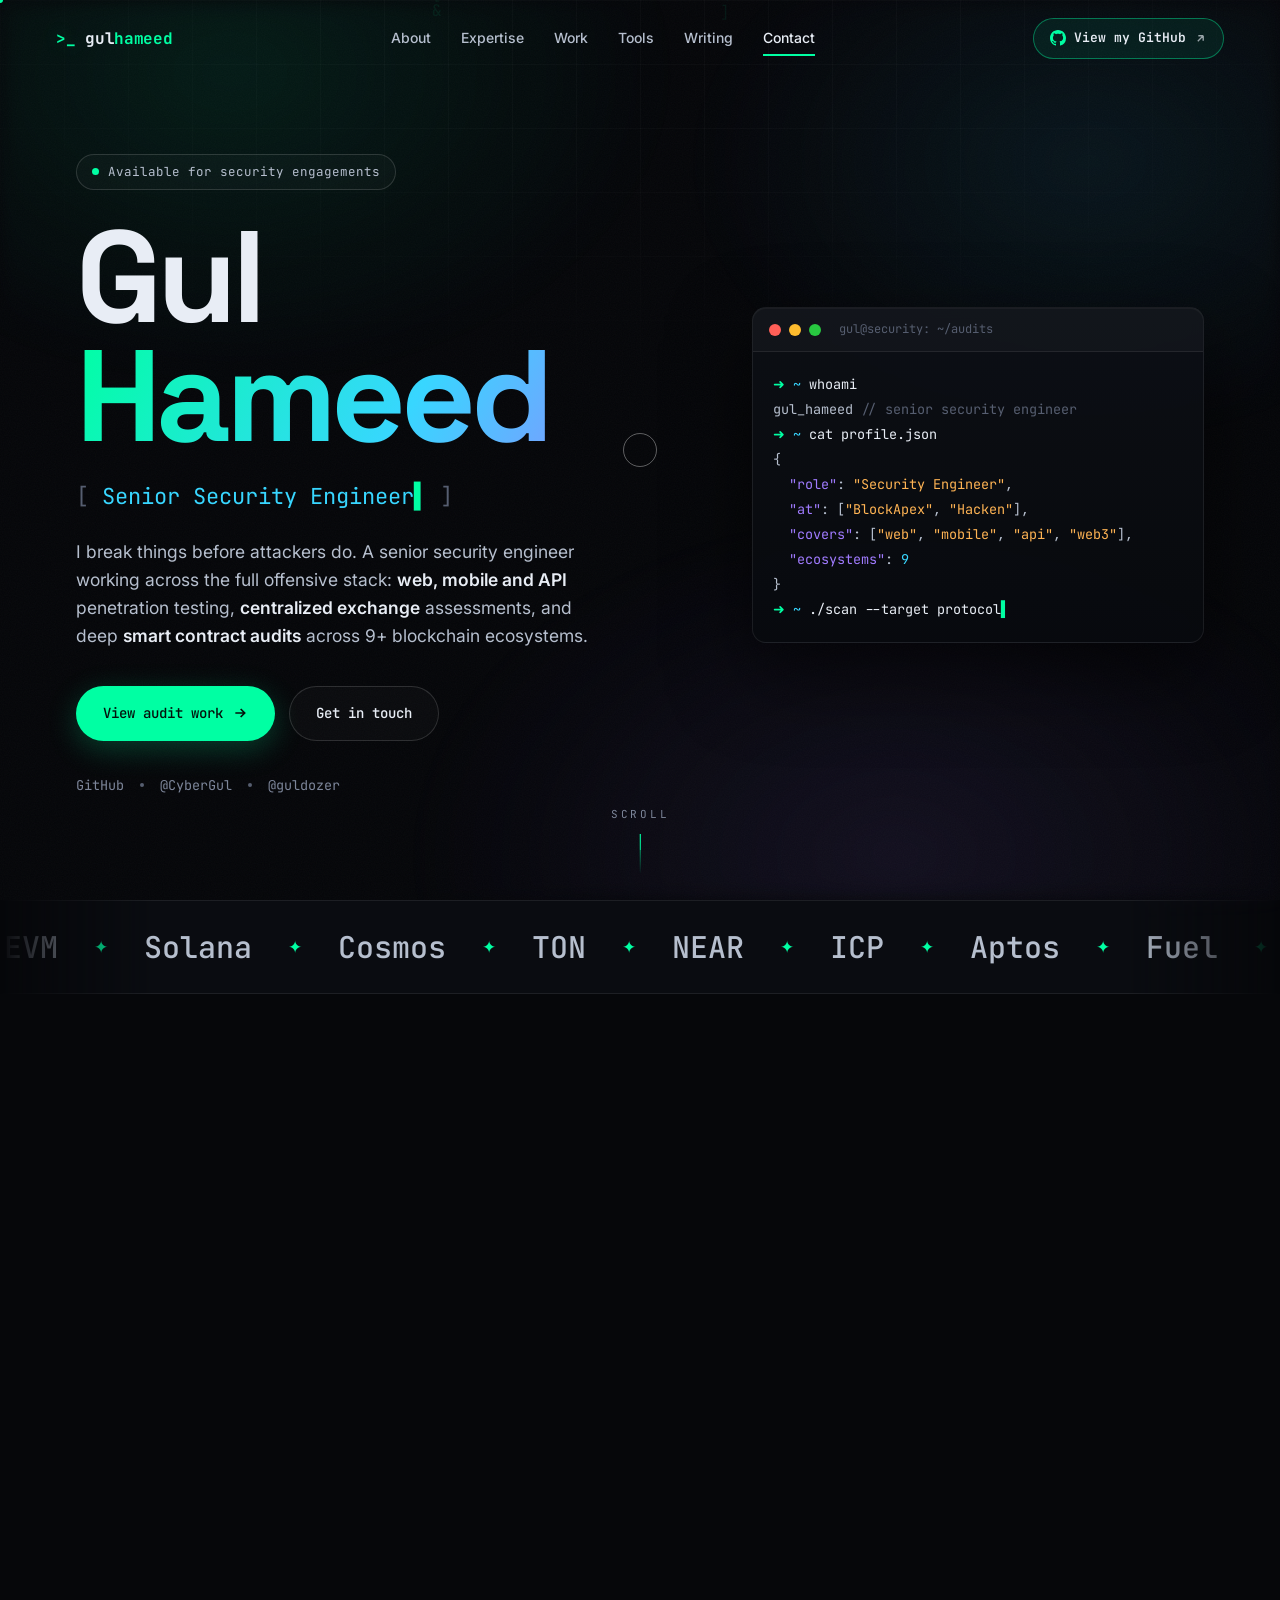
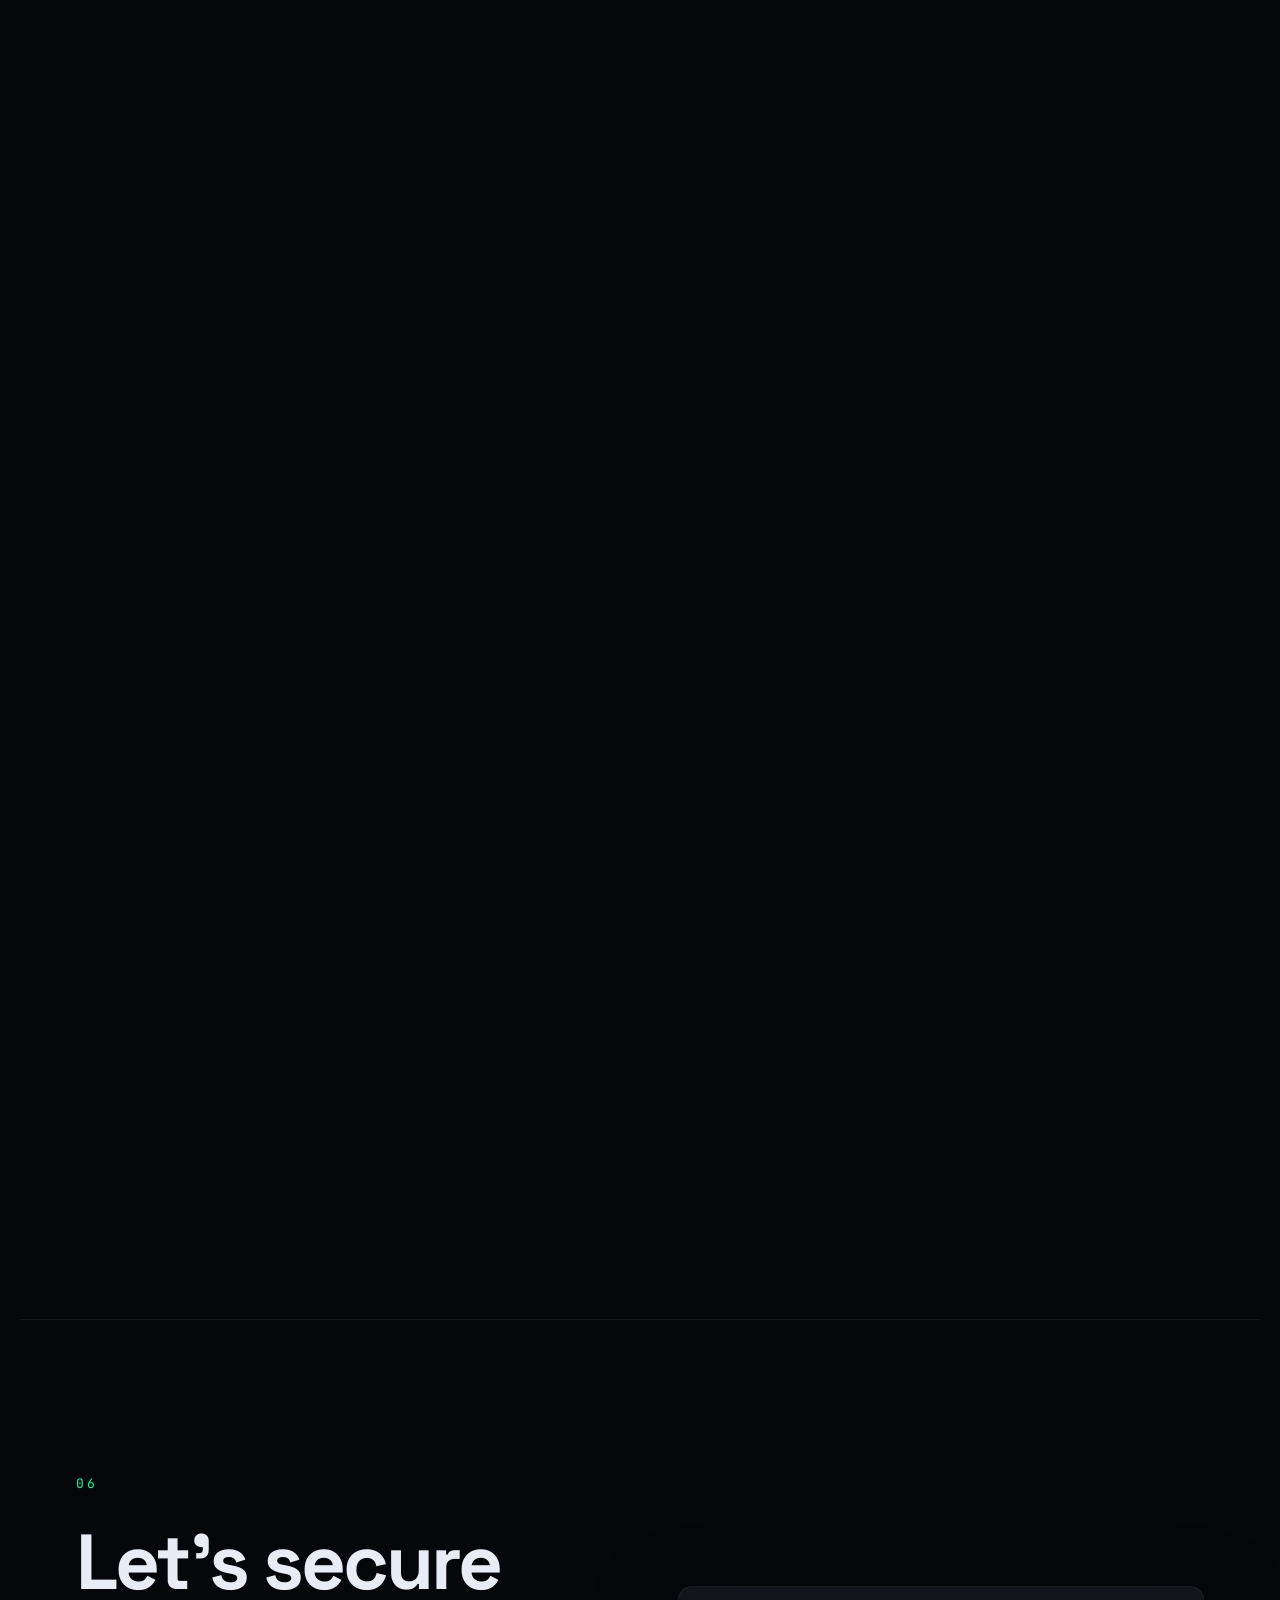
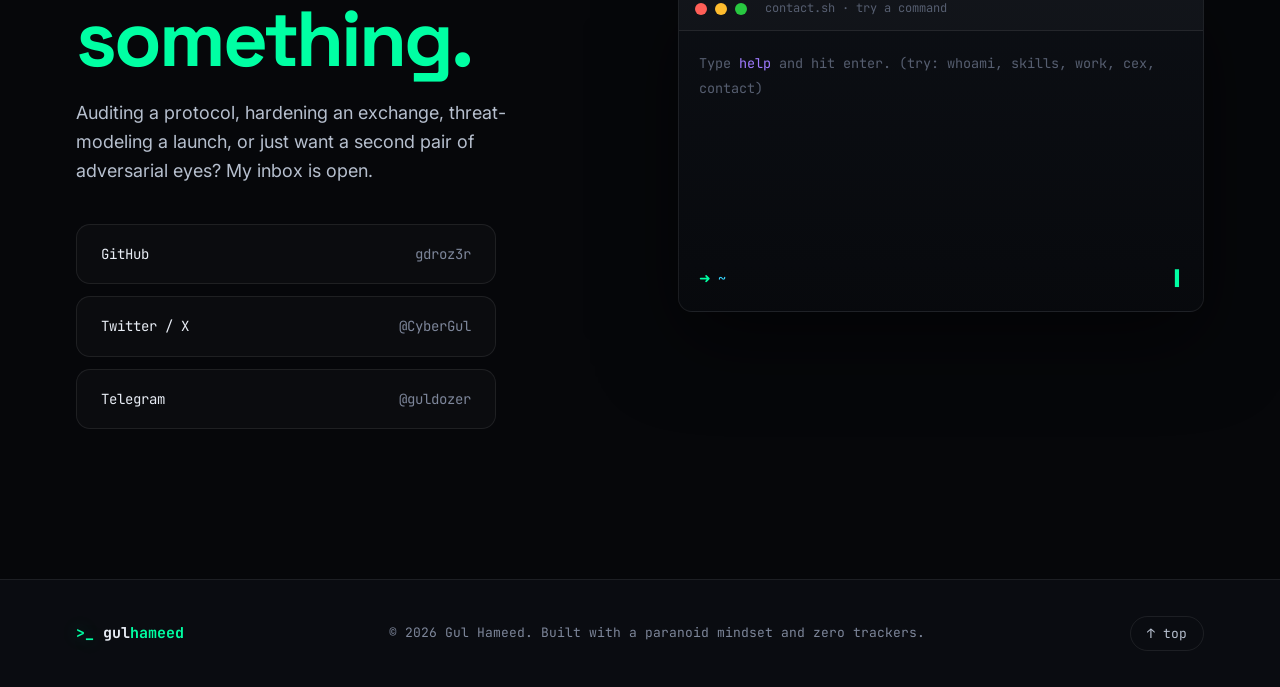
==== index.html @ b506349a "Launch portfolio site Static, no-build personal portfolio for Gul Hameed (gdroz3r): security enginee" ====
<!DOCTYPE html>
<html lang="en">
<head>
  <meta charset="UTF-8" />
  <meta name="viewport" content="width=device-width, initial-scale=1.0" />
  <meta name="theme-color" content="#06070a" />
  <title>Gul Hameed | Security Engineer, Web2 &amp; Web3 Auditor</title>
  <meta name="description" content="Gul Hameed (gdroz3r): senior security engineer and Web2 &amp; Web3 auditor. Web, mobile and API pentesting, CEX platform assessments, and smart contract audits across 9+ blockchain ecosystems." />
  <meta name="author" content="Gul Hameed" />

  <!-- Open Graph / social -->
  <meta property="og:type" content="website" />
  <meta property="og:title" content="Gul Hameed | Security Engineer, Web2 &amp; Web3 Auditor" />
  <meta property="og:description" content="Web, mobile and API pentesting, CEX platform assessments, and smart contract audits across EVM, Solana, Cosmos, TON, NEAR, ICP, Aptos, Fuel and Canton." />
  <meta name="twitter:card" content="summary_large_image" />
  <meta name="twitter:creator" content="@CyberGul" />

  <!-- Favicon (inline SVG) -->
  <link rel="icon" href="data:image/svg+xml,<svg xmlns='http://www.w3.org/2000/svg' viewBox='0 0 100 100'><rect width='100' height='100' rx='22' fill='%2306070a'/><text x='50' y='68' font-size='58' font-family='monospace' font-weight='700' text-anchor='middle' fill='%2300ffa3'>%3E_</text></svg>" />

  <!-- Fonts (graceful fallback to system fonts when offline) -->
  <link rel="preconnect" href="https://fonts.googleapis.com" />
  <link rel="preconnect" href="https://fonts.gstatic.com" crossorigin />
  <link href="https://fonts.googleapis.com/css2?family=Space+Grotesk:wght@400;500;600;700&family=Inter:wght@400;500;600&family=JetBrains+Mono:wght@400;500;700&display=swap" rel="stylesheet" />

  <link rel="stylesheet" href="css/styles.css" />
</head>
<body>
  <!-- Custom cursor -->
  <div class="cursor-dot" aria-hidden="true"></div>
  <div class="cursor-ring" aria-hidden="true"></div>

  <!-- Scroll progress -->
  <div class="scroll-progress" aria-hidden="true"></div>

  <!-- Background layers -->
  <canvas class="bg-rain" aria-hidden="true"></canvas>
  <div class="bg-aurora" aria-hidden="true"></div>
  <div class="bg-grid" aria-hidden="true"></div>
  <div class="bg-noise" aria-hidden="true"></div>

  <!-- Preloader -->
  <div class="preloader" id="preloader" aria-hidden="true">
    <div class="preloader__terminal">
      <span class="preloader__prompt">gul@security</span>:<span class="preloader__path">~</span>$ <span class="preloader__cmd" id="preCmd"></span><span class="preloader__cursor">█</span>
      <div class="preloader__out" id="preOut"></div>
    </div>
  </div>

  <!-- ============ NAV ============ -->
  <header class="nav" id="nav">
    <a href="#hero" class="nav__brand" data-cursor="pointer">
      <span class="nav__logo">&gt;_</span>
      <span class="nav__name">gul<span class="accent">hameed</span></span>
    </a>
    <nav class="nav__links" aria-label="Primary">
      <a href="#about" data-cursor="pointer">About</a>
      <a href="#expertise" data-cursor="pointer">Expertise</a>
      <a href="#work" data-cursor="pointer">Work</a>
      <a href="#tools" data-cursor="pointer">Tools</a>
      <a href="#writing" data-cursor="pointer">Writing</a>
      <a href="#contact" data-cursor="pointer">Contact</a>
    </nav>
    <a href="https://github.com/gdroz3r" target="_blank" rel="noopener" class="nav__cta" data-cursor="pointer" aria-label="View my full GitHub profile (opens in a new tab)">
      <svg class="nav__cta-mark" viewBox="0 0 16 16" fill="currentColor" aria-hidden="true"><path d="M8 0C3.58 0 0 3.58 0 8c0 3.54 2.29 6.53 5.47 7.59.4.07.55-.17.55-.38 0-.19-.01-.82-.01-1.49-2.01.37-2.53-.49-2.69-.94-.09-.23-.48-.94-.82-1.13-.28-.15-.68-.52-.01-.53.63-.01 1.08.58 1.23.82.72 1.21 1.87.87 2.33.66.07-.52.28-.87.51-1.07-1.78-.2-3.64-.89-3.64-3.95 0-.87.31-1.59.82-2.15-.08-.2-.36-1.02.08-2.12 0 0 .67-.21 2.2.82.64-.18 1.32-.27 2-.27.68 0 1.36.09 2 .27 1.53-1.04 2.2-.82 2.2-.82.44 1.1.16 1.92.08 2.12.51.56.82 1.27.82 2.15 0 3.07-1.87 3.75-3.65 3.95.29.25.54.73.54 1.48 0 1.07-.01 1.93-.01 2.2 0 .21.15.46.55.38A8.013 8.013 0 0016 8c0-4.42-3.58-8-8-8z"/></svg>
      <span>View my GitHub</span>
      <svg class="nav__cta-arrow" width="13" height="13" viewBox="0 0 24 24" fill="none" stroke="currentColor" stroke-width="2.5" aria-hidden="true"><path d="M7 17L17 7M17 7H8M17 7V16"/></svg>
    </a>
    <button class="nav__burger" id="burger" aria-label="Menu" data-cursor="pointer"><span></span><span></span></button>
  </header>

  <!-- Mobile menu -->
  <div class="mobile-menu" id="mobileMenu">
    <a href="#about">About</a>
    <a href="#expertise">Expertise</a>
    <a href="#work">Work</a>
    <a href="#tools">Tools</a>
    <a href="#writing">Writing</a>
    <a href="#contact">Contact</a>
    <a href="https://github.com/gdroz3r" target="_blank" rel="noopener" class="mobile-menu__cta">View my GitHub ↗</a>
  </div>

  <main>
    <!-- ============ HERO ============ -->
    <section class="hero" id="hero">
      <div class="hero__inner">
        <div class="hero__left">
          <div class="status-pill reveal" data-cursor="pointer">
            <span class="status-dot"></span>
            Available for security engagements
          </div>

          <h1 class="hero__title">
            <span class="reveal" style="--d:.05s">Gul</span>
            <span class="reveal hero__title-accent" style="--d:.12s">Hameed</span>
          </h1>

          <p class="hero__role reveal" style="--d:.2s">
            <span class="hero__bracket">[</span>
            <span id="typed"></span><span class="type-caret">▌</span>
            <span class="hero__bracket">]</span>
          </p>

          <p class="hero__desc reveal" style="--d:.28s">
            I break things before attackers do. A senior security engineer working across the
            full offensive stack: <strong>web, mobile and API</strong> penetration testing,
            <strong>centralized exchange</strong> assessments, and deep <strong>smart contract
            audits</strong> across 9+ blockchain ecosystems.
          </p>

          <div class="hero__actions reveal" style="--d:.36s">
            <a href="#work" class="btn btn--primary magnetic" data-cursor="pointer">
              View audit work
              <svg width="16" height="16" viewBox="0 0 24 24" fill="none" stroke="currentColor" stroke-width="2.5"><path d="M5 12h14M13 6l6 6-6 6"/></svg>
            </a>
            <a href="#contact" class="btn btn--ghost magnetic" data-cursor="pointer">Get in touch</a>
          </div>

          <div class="hero__socials reveal" style="--d:.44s">
            <a href="https://github.com/gdroz3r" target="_blank" rel="noopener" data-cursor="pointer" aria-label="GitHub">GitHub</a>
            <span class="dot-sep"></span>
            <a href="https://twitter.com/CyberGul" target="_blank" rel="noopener" data-cursor="pointer" aria-label="Twitter / X">@CyberGul</a>
            <span class="dot-sep"></span>
            <a href="https://t.me/guldozer" target="_blank" rel="noopener" data-cursor="pointer" aria-label="Telegram">@guldozer</a>
          </div>
        </div>

        <!-- Terminal card -->
        <div class="hero__right reveal" style="--d:.3s">
          <div class="terminal magnetic-soft" data-cursor="pointer">
            <div class="terminal__bar">
              <span class="terminal__btn red"></span>
              <span class="terminal__btn yellow"></span>
              <span class="terminal__btn green"></span>
              <span class="terminal__title">gul@security: ~/audits</span>
            </div>
            <div class="terminal__body" id="heroTerminal">
              <p><span class="t-prompt">➜</span> <span class="t-path">~</span> whoami</p>
              <p class="t-out">gul_hameed <span class="t-dim">// senior security engineer</span></p>
              <p><span class="t-prompt">➜</span> <span class="t-path">~</span> cat profile.json</p>
              <p class="t-out">{</p>
              <p class="t-out">  <span class="t-key">"role"</span>: <span class="t-str">"Security Engineer"</span>,</p>
              <p class="t-out">  <span class="t-key">"at"</span>: [<span class="t-str">"BlockApex"</span>, <span class="t-str">"Hacken"</span>],</p>
              <p class="t-out">  <span class="t-key">"covers"</span>: [<span class="t-str">"web"</span>, <span class="t-str">"mobile"</span>, <span class="t-str">"api"</span>, <span class="t-str">"web3"</span>],</p>
              <p class="t-out">  <span class="t-key">"ecosystems"</span>: <span class="t-num">9</span></p>
              <p class="t-out">}</p>
              <p><span class="t-prompt">➜</span> <span class="t-path">~</span> ./scan --target protocol<span class="type-caret">▌</span></p>
            </div>
          </div>
        </div>
      </div>

      <a href="#about" class="hero__scroll" data-cursor="pointer" aria-label="Scroll down">
        <span>scroll</span>
        <span class="hero__scroll-line"></span>
      </a>
    </section>

    <!-- ============ MARQUEE ============ -->
    <div class="marquee" aria-hidden="true">
      <div class="marquee__track">
        <span>EVM</span><span class="m-dot">✦</span><span>Solana</span><span class="m-dot">✦</span><span>Cosmos</span><span class="m-dot">✦</span><span>TON</span><span class="m-dot">✦</span><span>NEAR</span><span class="m-dot">✦</span><span>ICP</span><span class="m-dot">✦</span><span>Aptos</span><span class="m-dot">✦</span><span>Fuel</span><span class="m-dot">✦</span><span>Canton</span><span class="m-dot">✦</span>
        <span>Web</span><span class="m-dot">✦</span><span>Mobile</span><span class="m-dot">✦</span><span>API</span><span class="m-dot">✦</span><span>CEX</span><span class="m-dot">✦</span><span>Solidity</span><span class="m-dot">✦</span><span>Rust</span><span class="m-dot">✦</span><span>Move</span><span class="m-dot">✦</span><span>Go</span><span class="m-dot">✦</span><span>DAML</span><span class="m-dot">✦</span>
        <span>EVM</span><span class="m-dot">✦</span><span>Solana</span><span class="m-dot">✦</span><span>Cosmos</span><span class="m-dot">✦</span><span>TON</span><span class="m-dot">✦</span><span>NEAR</span><span class="m-dot">✦</span><span>ICP</span><span class="m-dot">✦</span><span>Aptos</span><span class="m-dot">✦</span><span>Fuel</span><span class="m-dot">✦</span><span>Canton</span><span class="m-dot">✦</span>
        <span>Web</span><span class="m-dot">✦</span><span>Mobile</span><span class="m-dot">✦</span><span>API</span><span class="m-dot">✦</span><span>CEX</span><span class="m-dot">✦</span><span>Solidity</span><span class="m-dot">✦</span><span>Rust</span><span class="m-dot">✦</span><span>Move</span><span class="m-dot">✦</span><span>Go</span><span class="m-dot">✦</span><span>DAML</span><span class="m-dot">✦</span>
      </div>
    </div>

    <!-- ============ STATS ============ -->
    <section class="stats">
      <div class="stats__grid">
        <div class="stat reveal">
          <div class="stat__num" data-count="9" data-suffix="+">0</div>
          <div class="stat__label">Blockchain ecosystems</div>
        </div>
        <div class="stat reveal" style="--d:.08s">
          <div class="stat__num" data-count="9" data-suffix="">0</div>
          <div class="stat__label">Smart contract languages</div>
        </div>
        <div class="stat reveal" style="--d:.16s">
          <div class="stat__num" data-count="3" data-suffix="">0</div>
          <div class="stat__label">Offensive security certs</div>
        </div>
      </div>
    </section>

    <!-- ============ ABOUT ============ -->
    <section class="section" id="about">
      <div class="section__head reveal">
        <span class="section__index">01</span>
        <h2 class="section__title">Who's behind the keyboard</h2>
      </div>

      <div class="about">
        <div class="about__bio reveal">
          <p>I'm <strong>Gul Hameed</strong>, a senior security engineer who lives where
          <span class="hl">Web2 application security</span> meets
          <span class="hl">Web3 protocol auditing</span>. My job is easy to say and hard to do:
          find the bug that drains the vault, or owns the server, before someone else does.</p>

          <p>My work isn't only on-chain. I run full <strong>web, mobile and API</strong>
          security assessments, and with <strong>Hacken</strong> I've audited the platforms
          behind <strong>centralized exchanges</strong>: web apps, APIs and the infrastructure
          around them.</p>

          <p>On-chain, I research Web3 security at <strong>BlockApex</strong> and audit dApps at
          <strong>Hacken</strong>. I've shipped audits for bridges, perpetuals, AMMs, lending
          markets, stablecoins, liquid staking tokens, oracles, launchpads and full appchain
          architectures, with a handful of valid findings on Cantina and HackenProof. On top of
          that I build the tooling that makes audits faster, I write, and I speak.</p>
        </div>

        <aside class="about__panel reveal" style="--d:.12s">
          <div class="about__row">
            <span class="about__k">Currently</span>
            <span class="about__v">Web3 Security Researcher · BlockApex</span>
          </div>
          <div class="about__row">
            <span class="about__k">Also</span>
            <span class="about__v">dApp Auditor · Hacken</span>
          </div>
          <div class="about__row">
            <span class="about__k">Coverage</span>
            <span class="about__v">Web · Mobile · API · CEX · Web3</span>
          </div>
          <div class="about__row">
            <span class="about__k">Bug bounty</span>
            <span class="about__v"><a href="https://cantina.xyz/u/CyberGul" target="_blank" rel="noopener" class="about__link" data-cursor="pointer">Cantina</a> · <a href="https://hackenproof.com/hackers/gul" target="_blank" rel="noopener" class="about__link" data-cursor="pointer">HackenProof</a> · <a href="https://r.xyz/glider-query-database/leaderboard" target="_blank" rel="noopener" class="about__link" data-cursor="pointer">Glider</a></span>
          </div>
          <div class="about__row">
            <span class="about__k">Certs</span>
            <span class="about__v">CEH Practical · eCPPTv2 · CRTP</span>
          </div>
          <div class="about__row">
            <span class="about__k">Speaking</span>
            <span class="about__v"><a href="https://www.linkedin.com/feed/update/urn:li:activity:7262477051218067457/" target="_blank" rel="noopener" class="about__link" data-cursor="pointer">ICP Security · Thailand</a></span>
          </div>
          <div class="about__row about__row--last">
            <span class="about__k">Based</span>
            <span class="about__v">Remote · Worldwide</span>
          </div>
        </aside>
      </div>
    </section>

    <!-- ============ EXPERTISE / ECOSYSTEMS ============ -->
    <section class="section" id="expertise">
      <div class="section__head reveal">
        <span class="section__index">02</span>
        <h2 class="section__title">Ecosystems I hunt in</h2>
        <p class="section__sub">Nine chains, nine threat models. Each one has its own VM and its own footguns.</p>
      </div>

      <div class="chains">
        <article class="chain tilt reveal" style="--c:#627eea" data-cursor="pointer">
          <div class="chain__mono">Ξ</div>
          <h3>EVM</h3>
          <p>Solidity reentrancy, delegatecall, oracle and bridge logic.</p>
        </article>
        <article class="chain tilt reveal" style="--c:#14f195;--d:.05s" data-cursor="pointer">
          <div class="chain__mono">◎</div>
          <h3>Solana</h3>
          <p>Account validation, PDAs, CPIs, perps and launchpads.</p>
        </article>
        <article class="chain tilt reveal" style="--c:#6f74ff;--d:.1s" data-cursor="pointer">
          <div class="chain__mono">⌬</div>
          <h3>Cosmos</h3>
          <p>CosmWasm, appchains, IBC and module level invariants.</p>
        </article>
        <article class="chain tilt reveal" style="--c:#0098ea;--d:.15s" data-cursor="pointer">
          <div class="chain__mono">◈</div>
          <h3>TON</h3>
          <p>Func and Tact actors, async messages, pool staking.</p>
        </article>
        <article class="chain tilt reveal" style="--c:#00ec97;--d:.05s" data-cursor="pointer">
          <div class="chain__mono">Ⓝ</div>
          <h3>NEAR</h3>
          <p>Rust contracts, gas and cross contract callbacks.</p>
        </article>
        <article class="chain tilt reveal" style="--c:#ff5b81;--d:.1s" data-cursor="pointer">
          <div class="chain__mono">∞</div>
          <h3>ICP</h3>
          <p>Motoko and Rust canisters, inter-canister and cycles safety.</p>
        </article>
        <article class="chain tilt reveal" style="--c:#ffffff;--d:.15s" data-cursor="pointer">
          <div class="chain__mono">◬</div>
          <h3>Aptos</h3>
          <p>Move resources, the ability model and formal specs.</p>
        </article>
        <article class="chain tilt reveal" style="--c:#00f58c;--d:.1s" data-cursor="pointer">
          <div class="chain__mono">⛽</div>
          <h3>Fuel</h3>
          <p>Sway and the FuelVM, UTXO model and predicate logic.</p>
        </article>
        <article class="chain tilt reveal" style="--c:#3b82f6;--d:.15s" data-cursor="pointer">
          <div class="chain__mono">⬡</div>
          <h3>Canton</h3>
          <p>DAML privacy model, sub transaction structure and rights.</p>
        </article>
      </div>

      <!-- Skills -->
      <div class="skills">
        <div class="skills__col reveal">
          <h4 class="skills__label">// Languages</h4>
          <div class="tagcloud">
            <span class="tag" data-cursor="pointer">Solidity</span>
            <span class="tag" data-cursor="pointer">Rust</span>
            <span class="tag" data-cursor="pointer">Move</span>
            <span class="tag" data-cursor="pointer">Motoko</span>
            <span class="tag" data-cursor="pointer">Tact</span>
            <span class="tag" data-cursor="pointer">Func</span>
            <span class="tag" data-cursor="pointer">Sway</span>
            <span class="tag" data-cursor="pointer">Go</span>
            <span class="tag" data-cursor="pointer">DAML</span>
          </div>
        </div>
        <div class="skills__col reveal" style="--d:.1s">
          <h4 class="skills__label">// Coverage &amp; domains</h4>
          <div class="tagcloud">
            <span class="tag" data-cursor="pointer">Web app pentest</span>
            <span class="tag" data-cursor="pointer">Mobile</span>
            <span class="tag" data-cursor="pointer">API security</span>
            <span class="tag" data-cursor="pointer">CEX platforms</span>
            <span class="tag" data-cursor="pointer">Bridges</span>
            <span class="tag" data-cursor="pointer">Perpetuals</span>
            <span class="tag" data-cursor="pointer">AMMs</span>
            <span class="tag" data-cursor="pointer">Lending</span>
            <span class="tag" data-cursor="pointer">Stablecoins</span>
            <span class="tag" data-cursor="pointer">Liquid staking</span>
            <span class="tag" data-cursor="pointer">Oracles</span>
            <span class="tag" data-cursor="pointer">Launchpads</span>
            <span class="tag" data-cursor="pointer">Appchains</span>
          </div>
        </div>
      </div>
    </section>

    <!-- ============ WORK / AUDITS ============ -->
    <section class="section" id="work">
      <div class="section__head reveal">
        <span class="section__index">03</span>
        <h2 class="section__title">Selected audit work</h2>
        <p class="section__sub">Smart contract and protocol audits across the stack. Tap a card to open the report.</p>
      </div>

      <div class="work">
        <a href="https://github.com/BlockApex/Audit-Reports/blob/master/ADOT%20Finance-%20Final%20Audit%20Report.pdf" target="_blank" rel="noopener" class="work__card reveal" data-cursor="pointer">
          <div class="work__top">
            <span class="work__chain" style="--c:#627eea">EVM</span>
            <span class="work__cat">DeFi · staking</span>
          </div>
          <h3 class="work__name">ADOT Finance</h3>
          <p class="work__desc">DeFi protocol audit covering staking flows, reward distribution and access control across the contract suite.</p>
          <span class="work__report">View report <span class="work__arrow">↗</span></span>
        </a>

        <a href="https://github.com/BlockApex/Audit-Reports/blob/master/Axone%20Blockchain%20-%20Final%20Audit%20Report.pdf" target="_blank" rel="noopener" class="work__card reveal" style="--d:.06s" data-cursor="pointer">
          <div class="work__top">
            <span class="work__chain" style="--c:#6f74ff">Cosmos</span>
            <span class="work__cat">Appchain + contracts</span>
          </div>
          <h3 class="work__name">Axone</h3>
          <p class="work__desc">Audited the Axone appchain and its CosmWasm contracts: module invariants, message handling and Data Hub logic.</p>
          <span class="work__report">View report <span class="work__arrow">↗</span></span>
        </a>

        <a href="https://github.com/BlockApex/Audit-Reports/blob/master/EclipseFi%20-%20Staking%20v2%20Final%20Audit%20Report.pdf" target="_blank" rel="noopener" class="work__card reveal" style="--d:.12s" data-cursor="pointer">
          <div class="work__top">
            <span class="work__chain" style="--c:#7a83ff">Neutron</span>
            <span class="work__cat">Launchpad · staking</span>
          </div>
          <h3 class="work__name">Eclipse Fi</h3>
          <p class="work__desc">Launchpad staking v2 and vesting contracts on Neutron: reward math, lockups and vesting schedule integrity.</p>
          <span class="work__report">View report <span class="work__arrow">↗</span></span>
        </a>

        <a href="https://github.com/BlockApex/Audit-Reports/blob/master/Gemz%20Final%20Audit%20Report.pdf" target="_blank" rel="noopener" class="work__card reveal" data-cursor="pointer">
          <div class="work__top">
            <span class="work__chain" style="--c:#a07bff">Web3</span>
            <span class="work__cat">Smart contracts</span>
          </div>
          <h3 class="work__name">Gemz</h3>
          <p class="work__desc">Smart contract audit of the Gemz protocol, reviewing token mechanics, core logic and access control.</p>
          <span class="work__report">View report <span class="work__arrow">↗</span></span>
        </a>

        <a href="https://github.com/BlockApex/Audit-Reports/blob/master/MetaPool%20StakedICP%20Final%20Audit%20Report.pdf" target="_blank" rel="noopener" class="work__card reveal" style="--d:.06s" data-cursor="pointer">
          <div class="work__top">
            <span class="work__chain" style="--c:#ff5b81">ICP</span>
            <span class="work__cat">Liquid staking</span>
          </div>
          <h3 class="work__name">Meta Pool</h3>
          <p class="work__desc">Liquid staking audit (stICP) on the Internet Computer, part of Meta Pool's multichain LST suite.</p>
          <span class="work__report">View report <span class="work__arrow">↗</span></span>
        </a>

        <a href="https://github.com/BlockApex/Audit-Reports/blob/master/NeroChain%20-%20Final%20Audit%20Report.pdf" target="_blank" rel="noopener" class="work__card reveal" style="--d:.12s" data-cursor="pointer">
          <div class="work__top">
            <span class="work__chain" style="--c:#2dd4bf">EVM L1</span>
            <span class="work__cat">Account abstraction</span>
          </div>
          <h3 class="work__name">Nero Chain</h3>
          <p class="work__desc">An EVM compatible L1 with native account abstraction. Reviewed core chain contracts and the AA paymaster flows.</p>
          <span class="work__report">View report <span class="work__arrow">↗</span></span>
        </a>

        <a href="https://github.com/BlockApex/Audit-Reports/blob/master/Ember%20EARN%20Marketplace%20Final%20Audit%20Report.pdf" target="_blank" rel="noopener" class="work__card reveal" style="--d:.18s" data-cursor="pointer">
          <div class="work__top">
            <span class="work__chain" style="--c:#78d64b">Aurora</span>
            <span class="work__cat">Marketplace + threat model</span>
          </div>
          <h3 class="work__name">Ember</h3>
          <p class="work__desc">EARN marketplace and ENS audits on Aurora, plus a full protocol threat model mapping the attack surface.</p>
          <span class="work__report">View report <span class="work__arrow">↗</span></span>
        </a>

        <a href="https://github.com/gdroz3r" target="_blank" rel="noopener" class="work__card work__card--more reveal" style="--d:.06s" data-cursor="pointer">
          <svg class="work__more-mark" viewBox="0 0 16 16" fill="currentColor" aria-hidden="true"><path d="M8 0C3.58 0 0 3.58 0 8c0 3.54 2.29 6.53 5.47 7.59.4.07.55-.17.55-.38 0-.19-.01-.82-.01-1.49-2.01.37-2.53-.49-2.69-.94-.09-.23-.48-.94-.82-1.13-.28-.15-.68-.52-.01-.53.63-.01 1.08.58 1.23.82.72 1.21 1.87.87 2.33.66.07-.52.28-.87.51-1.07-1.78-.2-3.64-.89-3.64-3.95 0-.87.31-1.59.82-2.15-.08-.2-.36-1.02.08-2.12 0 0 .67-.21 2.2.82.64-.18 1.32-.27 2-.27.68 0 1.36.09 2 .27 1.53-1.04 2.2-.82 2.2-.82.44 1.1.16 1.92.08 2.12.51.56.82 1.27.82 2.15 0 3.07-1.87 3.75-3.65 3.95.29.25.54.73.54 1.48 0 1.07-.01 1.93-.01 2.2 0 .21.15.46.55.38A8.013 8.013 0 0016 8c0-4.42-3.58-8-8-8z"/></svg>
          <h3 class="work__name">30+ audits delivered</h3>
          <p class="work__desc">These seven are highlights. See the full portfolio of 31 protocol audits on my GitHub.</p>
          <span class="work__report">View all on GitHub <span class="work__arrow">↗</span></span>
        </a>
      </div>

      <!-- Web2 / CEX -->
      <div class="cexblock">
        <div class="cexblock__head reveal">
          <h3 class="cexblock__title">Web2 &amp; exchange security</h3>
          <p class="cexblock__sub">Not everything lives on-chain. With Hacken I've assessed six centralized exchange platforms across web, API and mobile.</p>
        </div>
        <div class="cex">
          <a href="https://hacken.io/audits/kcex/pt-kcex-web-api-mar2025/" target="_blank" rel="noopener" class="cex__card cex__card--linked reveal" data-cursor="pointer">
            <span class="cex__name">KCEX</span>
            <span class="cex__meta">Web &amp; API penetration test</span>
            <span class="cex__report">View report ↗</span>
          </a>
          <div class="cex__card reveal" style="--d:.05s">
            <span class="cex__name">MEXC</span>
            <span class="cex__meta">Web &amp; API penetration test</span>
            <span class="cex__report cex__report--nda">Hacken engagement</span>
          </div>
          <div class="cex__card reveal" style="--d:.1s">
            <span class="cex__name">CoinEx</span>
            <span class="cex__meta">Mobile app assessment</span>
            <span class="cex__report cex__report--nda">Hacken engagement</span>
          </div>
          <div class="cex__card reveal" style="--d:.05s">
            <span class="cex__name">MAICOIN</span>
            <span class="cex__meta">Web &amp; API penetration test</span>
            <span class="cex__report cex__report--nda">Hacken engagement</span>
          </div>
          <div class="cex__card reveal" style="--d:.1s">
            <span class="cex__name">1money</span>
            <span class="cex__meta">Web &amp; API penetration test</span>
            <span class="cex__report cex__report--nda">Hacken engagement</span>
          </div>
          <div class="cex__card reveal" style="--d:.15s">
            <span class="cex__name">J-CAM</span>
            <span class="cex__meta">Web &amp; API penetration test</span>
            <span class="cex__report cex__report--nda">Hacken engagement</span>
          </div>
          <a href="https://github.com/gdroz3r" target="_blank" rel="noopener" class="cex__card cex__card--more reveal" style="--d:.2s" data-cursor="pointer">
            <div class="cex__more-text">
              <span class="cex__name">20+ web2 projects</span>
              <span class="cex__meta">Six exchanges here, plus web, mobile and API audits across more clients.</span>
            </div>
            <span class="cex__report">View all on GitHub ↗</span>
          </a>
        </div>
      </div>
    </section>

    <!-- ============ TOOLS / OSS ============ -->
    <section class="section" id="tools">
      <div class="section__head reveal">
        <span class="section__index">04</span>
        <h2 class="section__title">Open source &amp; tooling</h2>
        <p class="section__sub">Security tools and learning resources I build and maintain.</p>
      </div>

      <div class="repos">
        <a href="https://github.com/gdroz3r/drozer-lite" target="_blank" rel="noopener" class="repo reveal" data-cursor="pointer">
          <div class="repo__head">
            <svg class="repo__icon" width="18" height="18" viewBox="0 0 24 24" fill="none" stroke="currentColor" stroke-width="2"><path d="M3 7h18M3 12h18M3 17h18"/></svg>
            <span class="repo__name">drozer-lite</span>
            <span class="repo__star">★ 4</span>
          </div>
          <p class="repo__desc">Fast, deterministic Solidity pattern scanner derived from empirical audit gap analysis. An AI assisted smart contract vulnerability scanner.</p>
          <div class="repo__tags"><span>Solidity</span><span>Static analysis</span><span>AI</span></div>
        </a>

        <a href="https://github.com/gdroz3r/Canton-daml-auditor-bootcamp" target="_blank" rel="noopener" class="repo reveal" style="--d:.06s" data-cursor="pointer">
          <div class="repo__head">
            <svg class="repo__icon" width="18" height="18" viewBox="0 0 24 24" fill="none" stroke="currentColor" stroke-width="2"><path d="M4 19.5A2.5 2.5 0 0 1 6.5 17H20M6.5 2H20v20H6.5A2.5 2.5 0 0 1 4 19.5v-15A2.5 2.5 0 0 1 6.5 2z"/></svg>
            <span class="repo__name">Canton-daml-auditor-bootcamp</span>
            <span class="repo__star">★ 10</span>
          </div>
          <p class="repo__desc">A learning track for auditing Canton and DAML: the privacy model, sub transaction rights and the common pitfalls.</p>
          <div class="repo__tags"><span>DAML</span><span>Canton</span><span>Education</span></div>
        </a>

        <a href="https://github.com/gdroz3r/backend-security-review" target="_blank" rel="noopener" class="repo reveal" style="--d:.12s" data-cursor="pointer">
          <div class="repo__head">
            <svg class="repo__icon" width="18" height="18" viewBox="0 0 24 24" fill="none" stroke="currentColor" stroke-width="2"><path d="M22 12H2M5.45 5.11L2 12v6a2 2 0 0 0 2 2h16a2 2 0 0 0 2-2v-6l-3.45-6.89A2 2 0 0 0 16.76 4H7.24a2 2 0 0 0-1.79 1.11z"/></svg>
            <span class="repo__name">backend-security-review</span>
          </div>
          <p class="repo__desc">Static security review skill for NestJS / Node backends (MongoDB, web3). A Claude Code CI gate built on OWASP ASVS and the API Security Top 10.</p>
          <div class="repo__tags"><span>Node</span><span>OWASP ASVS</span><span>CI gate</span></div>
        </a>

        <a href="https://github.com/gdroz3r/mobile-security-review" target="_blank" rel="noopener" class="repo reveal" style="--d:.18s" data-cursor="pointer">
          <div class="repo__head">
            <svg class="repo__icon" width="18" height="18" viewBox="0 0 24 24" fill="none" stroke="currentColor" stroke-width="2"><rect x="5" y="2" width="14" height="20" rx="2"/><path d="M12 18h.01"/></svg>
            <span class="repo__name">mobile-security-review</span>
          </div>
          <p class="repo__desc">Static security review skill for React Native / Expo apps. A Claude Code CI gate built on OWASP MASVS.</p>
          <div class="repo__tags"><span>React Native</span><span>OWASP MASVS</span><span>CI gate</span></div>
        </a>
      </div>
    </section>

    <!-- ============ WRITING ============ -->
    <section class="section" id="writing">
      <div class="section__head reveal">
        <span class="section__index">05</span>
        <h2 class="section__title">Writing &amp; research</h2>
        <p class="section__sub">Methodology, deep dives and post-mortems from the front line.</p>
      </div>

      <ul class="writing">
        <li class="writing__item reveal">
          <span class="writing__tag">Guide</span>
          <span class="writing__title">How to audit a dApp, end to end</span>
        </li>
        <li class="writing__item reveal" style="--d:.05s">
          <span class="writing__tag">ICP</span>
          <span class="writing__title">Securing ICP canisters: best practices and pitfalls</span>
        </li>
        <li class="writing__item reveal" style="--d:.1s">
          <span class="writing__tag">Deep dive</span>
          <span class="writing__title">Inside the Fuel VM, from a security lens</span>
        </li>
        <li class="writing__item reveal" style="--d:.15s">
          <span class="writing__tag">Post-mortem</span>
          <span class="writing__title">14+ DeFi exploit breakdowns, from Euler to SushiSwap</span>
        </li>
        <li class="writing__item reveal" style="--d:.2s">
          <span class="writing__tag">Research</span>
          <span class="writing__title">Web2 vulnerabilities in Web3 (hackathon winning)</span>
        </li>
      </ul>
    </section>

    <!-- ============ CONTACT ============ -->
    <section class="section section--contact" id="contact">
      <div class="contact">
        <div class="contact__left reveal">
          <span class="section__index">06</span>
          <h2 class="contact__title">Let's secure<br><span class="accent">something.</span></h2>
          <p class="contact__sub">Auditing a protocol, hardening an exchange, threat-modeling a launch, or just want a second pair of adversarial eyes? My inbox is open.</p>

          <div class="contact__links">
            <a href="https://github.com/gdroz3r" target="_blank" rel="noopener" class="contact__link magnetic" data-cursor="pointer">
              <span>GitHub</span><span class="contact__handle">gdroz3r</span>
            </a>
            <a href="https://twitter.com/CyberGul" target="_blank" rel="noopener" class="contact__link magnetic" data-cursor="pointer">
              <span>Twitter / X</span><span class="contact__handle">@CyberGul</span>
            </a>
            <a href="https://t.me/guldozer" target="_blank" rel="noopener" class="contact__link magnetic" data-cursor="pointer">
              <span>Telegram</span><span class="contact__handle">@guldozer</span>
            </a>
          </div>
        </div>

        <!-- Interactive terminal -->
        <div class="contact__right reveal" style="--d:.12s">
          <div class="terminal terminal--live">
            <div class="terminal__bar">
              <span class="terminal__btn red"></span>
              <span class="terminal__btn yellow"></span>
              <span class="terminal__btn green"></span>
              <span class="terminal__title">contact.sh · try a command</span>
            </div>
            <div class="terminal__body terminal__body--live" id="liveTerminal">
              <p class="t-out t-dim">Type <span class="t-key">help</span> and hit enter. (try: whoami, skills, work, cex, contact)</p>
              <div id="liveOut"></div>
              <div class="terminal__input-line">
                <span class="t-prompt">➜</span> <span class="t-path">~</span>
                <input id="liveInput" class="terminal__input" type="text" autocomplete="off" spellcheck="false" aria-label="Terminal input" />
                <span class="type-caret type-caret--input">▌</span>
              </div>
            </div>
          </div>
        </div>
      </div>
    </section>
  </main>

  <!-- ============ FOOTER ============ -->
  <footer class="footer">
    <div class="footer__inner">
      <div class="footer__brand">
        <span class="nav__logo">&gt;_</span>
        <span>gul<span class="accent">hameed</span></span>
      </div>
      <p class="footer__copy">© <span id="year"></span> Gul Hameed. Built with a paranoid mindset and zero trackers.</p>
      <button class="footer__top" id="toTop" data-cursor="pointer" aria-label="Back to top">↑ top</button>
    </div>
  </footer>

  <script src="js/main.js"></script>
</body>
</html>
---- css/styles.css ----
/* =================================================================
   Gul Hameed — Portfolio
   Premium dark / terminal-inspired security aesthetic
   ================================================================= */

/* ---------- Design tokens ---------- */
:root {
  --bg:        #06070a;
  --bg-2:      #0a0c11;
  --surface:   rgba(255, 255, 255, 0.025);
  --surface-2: rgba(255, 255, 255, 0.045);
  --border:    rgba(255, 255, 255, 0.08);
  --border-2:  rgba(255, 255, 255, 0.14);

  --text:      #e8edf5;
  --text-soft: #b6bfce;
  --muted:     #7d869a;
  --faint:     #565e70;

  --accent:    #00ffa3;   /* terminal green */
  --accent-2:  #38d6ff;   /* cyan */
  --accent-3:  #a07bff;   /* violet */
  --warn:      #ffb454;   /* amber */

  --accent-glow: rgba(0, 255, 163, 0.35);

  --font-display: "Space Grotesk", -apple-system, BlinkMacSystemFont, "Segoe UI", sans-serif;
  --font-body:    "Inter", -apple-system, BlinkMacSystemFont, "Segoe UI", Roboto, sans-serif;
  --font-mono:    "JetBrains Mono", ui-monospace, "SF Mono", Menlo, Consolas, monospace;

  --maxw: 1240px;
  --ease: cubic-bezier(0.16, 1, 0.3, 1);
  --radius: 18px;
}

/* ---------- Reset ---------- */
*, *::before, *::after { box-sizing: border-box; margin: 0; padding: 0; }

html { scroll-behavior: smooth; -webkit-text-size-adjust: 100%; }

body {
  font-family: var(--font-body);
  background: var(--bg);
  color: var(--text);
  line-height: 1.6;
  overflow-x: hidden;
  -webkit-font-smoothing: antialiased;
  text-rendering: optimizeLegibility;
  cursor: auto;
}

@media (pointer: fine) {
  body { cursor: none; }
  a, button, input, [data-cursor] { cursor: none; }
}

a { color: inherit; text-decoration: none; }
ul { list-style: none; }
img { max-width: 100%; display: block; }
::selection { background: var(--accent); color: #04110b; }

.accent { color: var(--accent); }
.hl {
  color: var(--text);
  background: linear-gradient(transparent 62%, rgba(0,255,163,0.18) 62%);
  padding: 0 2px;
}

/* =================================================================
   Background layers
   ================================================================= */
.bg-rain, .bg-aurora, .bg-grid, .bg-noise {
  position: fixed;
  inset: 0;
  z-index: -2;
  pointer-events: none;
}
.bg-rain { z-index: -3; opacity: 0.5; }

.bg-aurora {
  z-index: -4;
  background:
    radial-gradient(50% 50% at 18% 8%,  rgba(0,255,163,0.10), transparent 70%),
    radial-gradient(45% 45% at 85% 18%, rgba(56,214,255,0.09), transparent 70%),
    radial-gradient(55% 55% at 70% 95%, rgba(160,123,255,0.10), transparent 70%);
  filter: blur(10px);
  animation: aurora 22s ease-in-out infinite alternate;
}
@keyframes aurora {
  0%   { transform: translate3d(-2%, -1%, 0) scale(1.05); }
  100% { transform: translate3d(3%, 2%, 0) scale(1.15); }
}

.bg-grid {
  z-index: -3;
  background-image:
    linear-gradient(rgba(255,255,255,0.025) 1px, transparent 1px),
    linear-gradient(90deg, rgba(255,255,255,0.025) 1px, transparent 1px);
  background-size: 64px 64px;
  -webkit-mask-image: radial-gradient(ellipse 90% 60% at 50% 0%, #000 25%, transparent 80%);
          mask-image: radial-gradient(ellipse 90% 60% at 50% 0%, #000 25%, transparent 80%);
}

.bg-noise {
  z-index: -1;
  opacity: 0.035;
  background-image: url("data:image/svg+xml,%3Csvg xmlns='http://www.w3.org/2000/svg' width='160' height='160'%3E%3Cfilter id='n'%3E%3CfeTurbulence type='fractalNoise' baseFrequency='0.85' numOctaves='3'/%3E%3C/filter%3E%3Crect width='100%25' height='100%25' filter='url(%23n)'/%3E%3C/svg%3E");
}

/* =================================================================
   Custom cursor
   ================================================================= */
.cursor-dot, .cursor-ring {
  position: fixed;
  top: 0; left: 0;
  border-radius: 50%;
  pointer-events: none;
  z-index: 9999;
  transform: translate(-50%, -50%);
  will-change: transform;
}
.cursor-dot {
  width: 6px; height: 6px;
  background: var(--accent);
}
.cursor-ring {
  width: 34px; height: 34px;
  border: 1.5px solid rgba(255,255,255,0.35);
  transition: width .25s var(--ease), height .25s var(--ease),
              border-color .25s var(--ease), background .25s var(--ease);
}
.cursor-ring.is-hover {
  width: 56px; height: 56px;
  border-color: var(--accent);
  background: rgba(0,255,163,0.08);
}
@media (pointer: coarse) {
  .cursor-dot, .cursor-ring { display: none; }
}

/* =================================================================
   Scroll progress
   ================================================================= */
.scroll-progress {
  position: fixed;
  top: 0; left: 0;
  height: 2px; width: 0%;
  background: linear-gradient(90deg, var(--accent), var(--accent-2));
  z-index: 1000;
  box-shadow: 0 0 12px var(--accent-glow);
}

/* =================================================================
   Preloader
   ================================================================= */
.preloader {
  position: fixed;
  inset: 0;
  z-index: 2000;
  background: var(--bg);
  display: flex;
  align-items: center;
  justify-content: center;
  transition: opacity .6s var(--ease), visibility .6s;
}
.preloader.hidden { opacity: 0; visibility: hidden; }
.preloader__terminal {
  font-family: var(--font-mono);
  font-size: clamp(13px, 3.5vw, 16px);
  color: var(--text-soft);
  max-width: 90vw;
}
.preloader__prompt { color: var(--accent); }
.preloader__path { color: var(--accent-2); }
.preloader__cmd { color: var(--text); }
.preloader__cursor { color: var(--accent); animation: blink 1s step-end infinite; }
.preloader__out { color: var(--muted); margin-top: 8px; white-space: pre-line; }
@keyframes blink { 50% { opacity: 0; } }

/* =================================================================
   Navigation
   ================================================================= */
.nav {
  position: fixed;
  top: 0; left: 0; right: 0;
  z-index: 900;
  display: flex;
  align-items: center;
  justify-content: space-between;
  gap: 24px;
  padding: 18px clamp(20px, 5vw, 56px);
  transition: transform .4s var(--ease), background .4s var(--ease),
              backdrop-filter .4s var(--ease), border-color .4s var(--ease);
  border-bottom: 1px solid transparent;
}
.nav.scrolled {
  background: rgba(6,7,10,0.72);
  backdrop-filter: blur(14px) saturate(140%);
  -webkit-backdrop-filter: blur(14px) saturate(140%);
  border-bottom: 1px solid var(--border);
  padding-top: 14px;
  padding-bottom: 14px;
}
.nav.hidden { transform: translateY(-110%); }

.nav__brand {
  display: flex;
  align-items: center;
  gap: 10px;
  font-family: var(--font-mono);
  font-weight: 700;
  font-size: 16px;
  letter-spacing: -0.02em;
}
.nav__logo {
  color: var(--accent);
  font-family: var(--font-mono);
  text-shadow: 0 0 16px var(--accent-glow);
}
.nav__name { color: var(--text); }

.nav__links {
  display: flex;
  gap: 30px;
  font-size: 14px;
  font-weight: 500;
  color: var(--text-soft);
}
.nav__links a {
  position: relative;
  padding: 4px 0;
  transition: color .25s;
}
.nav__links a::after {
  content: "";
  position: absolute;
  left: 0; bottom: -2px;
  width: 0; height: 1.5px;
  background: var(--accent);
  transition: width .3s var(--ease);
}
.nav__links a:hover, .nav__links a.active { color: var(--text); }
.nav__links a:hover::after, .nav__links a.active::after { width: 100%; }

.nav__cta {
  display: inline-flex;
  align-items: center;
  gap: 8px;
  font-family: var(--font-mono);
  font-size: 13px;
  font-weight: 600;
  padding: 9px 16px;
  border: 1px solid rgba(0,255,163,0.4);
  border-radius: 100px;
  color: var(--text);
  background: rgba(0,255,163,0.07);
  transition: all .3s var(--ease);
}
.nav__cta-mark { width: 16px; height: 16px; color: var(--accent); flex-shrink: 0; }
.nav__cta-arrow { transition: transform .3s var(--ease); opacity: .65; }
.nav__cta:hover {
  border-color: var(--accent);
  color: var(--accent);
  background: rgba(0,255,163,0.13);
  box-shadow: 0 0 28px rgba(0,255,163,0.22);
  transform: translateY(-1px);
}
.nav__cta:hover .nav__cta-arrow { transform: translate(2px, -2px); opacity: 1; }

.nav__burger {
  display: none;
  flex-direction: column;
  gap: 5px;
  background: none;
  border: none;
  padding: 8px;
}
.nav__burger span {
  width: 24px; height: 2px;
  background: var(--text);
  transition: transform .3s var(--ease), opacity .3s;
}
.nav__burger.open span:first-child { transform: translateY(3.5px) rotate(45deg); }
.nav__burger.open span:last-child { transform: translateY(-3.5px) rotate(-45deg); }

.mobile-menu {
  position: fixed;
  top: 0; right: 0;
  height: 100dvh;
  width: min(78vw, 320px);
  background: var(--bg-2);
  border-left: 1px solid var(--border);
  z-index: 850;
  display: flex;
  flex-direction: column;
  justify-content: center;
  gap: 8px;
  padding: 0 32px;
  transform: translateX(100%);
  transition: transform .45s var(--ease);
}
.mobile-menu.open { transform: translateX(0); }
.mobile-menu a {
  font-family: var(--font-display);
  font-size: 26px;
  font-weight: 600;
  padding: 10px 0;
  color: var(--text-soft);
  border-bottom: 1px solid var(--border);
  transition: color .25s, padding-left .25s var(--ease);
}
.mobile-menu a:hover { color: var(--accent); padding-left: 8px; }
.mobile-menu__cta { color: var(--accent) !important; }

/* =================================================================
   Layout helpers
   ================================================================= */
.section {
  max-width: var(--maxw);
  margin: 0 auto;
  padding: clamp(80px, 12vw, 150px) clamp(20px, 5vw, 56px);
}
.section__head { margin-bottom: 56px; }
.section__index {
  display: inline-block;
  font-family: var(--font-mono);
  font-size: 13px;
  color: var(--accent);
  letter-spacing: 0.2em;
  margin-bottom: 14px;
}
.section__title {
  font-family: var(--font-display);
  font-size: clamp(30px, 5.5vw, 56px);
  font-weight: 600;
  letter-spacing: -0.03em;
  line-height: 1.05;
}
.section__sub {
  margin-top: 16px;
  color: var(--muted);
  font-size: clamp(15px, 2vw, 17px);
  max-width: 560px;
}

/* =================================================================
   Hero
   ================================================================= */
.hero {
  min-height: 100dvh;
  display: flex;
  flex-direction: column;
  justify-content: center;
  max-width: var(--maxw);
  margin: 0 auto;
  padding: 120px clamp(20px, 5vw, 56px) 70px;
  position: relative;
}
.hero__inner {
  display: grid;
  grid-template-columns: 1.15fr 0.85fr;
  gap: clamp(30px, 5vw, 70px);
  align-items: center;
}

.status-pill {
  display: inline-flex;
  align-items: center;
  gap: 9px;
  font-family: var(--font-mono);
  font-size: 12.5px;
  color: var(--text-soft);
  padding: 7px 15px;
  border: 1px solid var(--border-2);
  border-radius: 100px;
  background: var(--surface);
  margin-bottom: 28px;
}
.status-dot {
  width: 7px; height: 7px;
  border-radius: 50%;
  background: var(--accent);
  box-shadow: 0 0 0 0 var(--accent-glow);
  animation: pulse 2s infinite;
}
@keyframes pulse {
  0%   { box-shadow: 0 0 0 0 rgba(0,255,163,0.5); }
  70%  { box-shadow: 0 0 0 8px rgba(0,255,163,0); }
  100% { box-shadow: 0 0 0 0 rgba(0,255,163,0); }
}

.hero__title {
  font-family: var(--font-display);
  font-size: clamp(58px, 11vw, 130px);
  font-weight: 700;
  line-height: 0.92;
  letter-spacing: -0.04em;
}
.hero__title span { display: block; }
.hero__title-accent {
  background: linear-gradient(120deg, var(--accent) 0%, var(--accent-2) 55%, var(--accent-3) 100%);
  -webkit-background-clip: text;
  background-clip: text;
  -webkit-text-fill-color: transparent;
}

.hero__role {
  font-family: var(--font-mono);
  font-size: clamp(15px, 2.4vw, 22px);
  margin-top: 22px;
  color: var(--accent-2);
  min-height: 1.4em;
}
.hero__bracket { color: var(--faint); }
.type-caret { color: var(--accent); animation: blink 1s step-end infinite; }

.hero__desc {
  margin-top: 24px;
  max-width: 540px;
  color: var(--text-soft);
  font-size: clamp(15px, 2vw, 17.5px);
}
.hero__desc strong { color: var(--text); font-weight: 600; }

.hero__actions {
  display: flex;
  flex-wrap: wrap;
  gap: 14px;
  margin-top: 36px;
}

.btn {
  display: inline-flex;
  align-items: center;
  gap: 9px;
  font-family: var(--font-mono);
  font-size: 14px;
  font-weight: 500;
  padding: 15px 26px;
  border-radius: 100px;
  transition: transform .3s var(--ease), box-shadow .3s var(--ease),
              background .3s var(--ease), border-color .3s var(--ease), color .3s;
  border: 1px solid transparent;
}
.btn--primary {
  background: var(--accent);
  color: #04110b;
  box-shadow: 0 8px 30px rgba(0,255,163,0.22);
}
.btn--primary:hover {
  box-shadow: 0 12px 44px rgba(0,255,163,0.4);
  transform: translateY(-2px);
}
.btn--primary svg { transition: transform .3s var(--ease); }
.btn--primary:hover svg { transform: translateX(4px); }
.btn--ghost {
  border-color: var(--border-2);
  color: var(--text);
  background: var(--surface);
}
.btn--ghost:hover {
  border-color: var(--accent);
  color: var(--accent);
  transform: translateY(-2px);
}

.hero__socials {
  display: flex;
  align-items: center;
  gap: 16px;
  margin-top: 34px;
  font-family: var(--font-mono);
  font-size: 13.5px;
  color: var(--muted);
}
.hero__socials a { transition: color .25s; }
.hero__socials a:hover { color: var(--accent); }
.dot-sep { width: 4px; height: 4px; border-radius: 50%; background: var(--faint); }

/* Terminal card */
.terminal {
  background: linear-gradient(180deg, rgba(13,16,22,0.92), rgba(8,10,14,0.92));
  border: 1px solid var(--border);
  border-radius: 14px;
  overflow: hidden;
  box-shadow: 0 30px 80px rgba(0,0,0,0.55), inset 0 1px 0 rgba(255,255,255,0.04);
  backdrop-filter: blur(8px);
  transition: transform .35s var(--ease), box-shadow .35s var(--ease);
  will-change: transform;
}
.hero__right .terminal:hover {
  box-shadow: 0 40px 100px rgba(0,0,0,0.65), 0 0 0 1px rgba(0,255,163,0.2);
}
.terminal__bar {
  display: flex;
  align-items: center;
  gap: 8px;
  padding: 12px 16px;
  background: rgba(255,255,255,0.025);
  border-bottom: 1px solid var(--border);
}
.terminal__btn { width: 12px; height: 12px; border-radius: 50%; }
.terminal__btn.red { background: #ff5f57; }
.terminal__btn.yellow { background: #febc2e; }
.terminal__btn.green { background: #28c840; }
.terminal__title {
  margin-left: 10px;
  font-family: var(--font-mono);
  font-size: 12px;
  color: var(--faint);
}
.terminal__body {
  padding: 20px;
  font-family: var(--font-mono);
  font-size: 13.5px;
  line-height: 1.85;
}
.terminal__body p { white-space: pre-wrap; word-break: break-word; }
.t-prompt { color: var(--accent); }
.t-path { color: var(--accent-2); }
.t-out { color: var(--text-soft); }
.t-dim { color: var(--faint); }
.t-key { color: var(--accent-3); }
.t-str { color: var(--warn); }
.t-num { color: var(--accent-2); }
.t-err { color: #ff6b6b; }

.hero__scroll {
  position: absolute;
  bottom: 26px;
  left: 50%;
  transform: translateX(-50%);
  display: flex;
  flex-direction: column;
  align-items: center;
  gap: 10px;
  font-family: var(--font-mono);
  font-size: 11px;
  letter-spacing: 0.25em;
  text-transform: uppercase;
  color: var(--muted);
}
.hero__scroll-line {
  width: 1px; height: 40px;
  background: linear-gradient(var(--accent), transparent);
  position: relative;
  overflow: hidden;
}
.hero__scroll-line::after {
  content: "";
  position: absolute;
  top: 0; left: 0;
  width: 100%; height: 40%;
  background: var(--accent);
  animation: scrolldown 1.8s var(--ease) infinite;
}
@keyframes scrolldown {
  0% { transform: translateY(-100%); }
  100% { transform: translateY(250%); }
}

/* =================================================================
   Marquee
   ================================================================= */
.marquee {
  border-top: 1px solid var(--border);
  border-bottom: 1px solid var(--border);
  background: var(--bg-2);
  overflow: hidden;
  padding: 22px 0;
  -webkit-mask-image: linear-gradient(90deg, transparent, #000 12%, #000 88%, transparent);
          mask-image: linear-gradient(90deg, transparent, #000 12%, #000 88%, transparent);
}
.marquee__track {
  display: flex;
  align-items: center;
  gap: 28px;
  width: max-content;
  font-family: var(--font-mono);
  font-size: clamp(18px, 3vw, 30px);
  font-weight: 500;
  color: var(--text-soft);
  animation: marquee 38s linear infinite;
  white-space: nowrap;
}
.marquee__track span { padding: 0 4px; }
.m-dot { color: var(--accent); font-size: 0.55em; }
@keyframes marquee { to { transform: translateX(-50%); } }

/* =================================================================
   Stats
   ================================================================= */
.stats {
  max-width: var(--maxw);
  margin: 0 auto;
  padding: clamp(60px, 9vw, 100px) clamp(20px, 5vw, 56px) 0;
}
.stats__grid {
  display: grid;
  grid-template-columns: repeat(3, 1fr);
  gap: 24px;
}
.stat {
  border: 1px solid var(--border);
  border-radius: var(--radius);
  background: var(--surface);
  padding: 32px 26px;
  transition: border-color .3s, transform .3s var(--ease), background .3s;
}
.stat:hover {
  border-color: var(--border-2);
  transform: translateY(-4px);
  background: var(--surface-2);
}
.stat__num {
  font-family: var(--font-display);
  font-size: clamp(40px, 6vw, 64px);
  font-weight: 700;
  letter-spacing: -0.03em;
  line-height: 1;
  background: linear-gradient(180deg, #fff, var(--text-soft));
  -webkit-background-clip: text;
  background-clip: text;
  -webkit-text-fill-color: transparent;
}
.stat__label {
  margin-top: 12px;
  font-family: var(--font-mono);
  font-size: 13px;
  color: var(--muted);
}

/* =================================================================
   About
   ================================================================= */
.about {
  display: grid;
  grid-template-columns: 1.5fr 1fr;
  gap: clamp(30px, 5vw, 70px);
  align-items: start;
}
.about__bio p {
  font-size: clamp(16px, 2.2vw, 20px);
  color: var(--text-soft);
  margin-bottom: 22px;
}
.about__bio strong { color: var(--text); font-weight: 600; }

.about__panel {
  border: 1px solid var(--border);
  border-radius: var(--radius);
  background: var(--surface);
  padding: 8px 26px;
  position: sticky;
  top: 100px;
}
.about__row {
  display: flex;
  justify-content: space-between;
  align-items: baseline;
  gap: 16px;
  padding: 18px 0;
  border-bottom: 1px solid var(--border);
}
.about__row--last { border-bottom: none; }
.about__k {
  font-family: var(--font-mono);
  font-size: 12px;
  color: var(--muted);
  text-transform: uppercase;
  letter-spacing: 0.08em;
  flex-shrink: 0;
}
.about__v {
  font-size: 14.5px;
  color: var(--text);
  text-align: right;
  font-weight: 500;
}
.about__link {
  color: var(--accent);
  border-bottom: 1px solid transparent;
  transition: border-color .25s var(--ease), opacity .25s;
}
.about__link:hover { border-bottom-color: var(--accent); }

/* =================================================================
   Chains
   ================================================================= */
.chains {
  display: grid;
  grid-template-columns: repeat(3, 1fr);
  gap: 18px;
}
.chain {
  position: relative;
  border: 1px solid var(--border);
  border-radius: var(--radius);
  background: var(--surface);
  padding: 28px;
  overflow: hidden;
  transition: transform .35s var(--ease), border-color .35s, background .35s;
  will-change: transform;
}
.chain::before {
  content: "";
  position: absolute;
  inset: 0;
  background: radial-gradient(120% 80% at 0% 0%, color-mix(in srgb, var(--c) 14%, transparent), transparent 60%);
  opacity: 0;
  transition: opacity .35s;
}
.chain:hover { border-color: color-mix(in srgb, var(--c) 50%, transparent); }
.chain:hover::before { opacity: 1; }
.chain__mono {
  font-size: 34px;
  line-height: 1;
  color: var(--c);
  margin-bottom: 16px;
  filter: drop-shadow(0 0 16px color-mix(in srgb, var(--c) 50%, transparent));
}
.chain h3 {
  font-family: var(--font-display);
  font-size: 22px;
  font-weight: 600;
  margin-bottom: 8px;
  letter-spacing: -0.02em;
}
.chain p { font-size: 14px; color: var(--muted); position: relative; }

/* Skills */
.skills {
  display: grid;
  grid-template-columns: 1fr 1fr;
  gap: 40px;
  margin-top: 56px;
}
.skills__label {
  font-family: var(--font-mono);
  font-size: 13px;
  color: var(--accent);
  margin-bottom: 18px;
  font-weight: 500;
}
.tagcloud { display: flex; flex-wrap: wrap; gap: 10px; }
.tag {
  font-family: var(--font-mono);
  font-size: 13px;
  padding: 8px 15px;
  border: 1px solid var(--border);
  border-radius: 100px;
  color: var(--text-soft);
  background: var(--surface);
  transition: all .25s var(--ease);
}
.tag:hover {
  border-color: var(--accent);
  color: var(--accent);
  transform: translateY(-3px);
  box-shadow: 0 6px 20px rgba(0,255,163,0.12);
}

/* =================================================================
   Work / Audits
   ================================================================= */
.work {
  display: grid;
  grid-template-columns: repeat(4, 1fr);
  gap: 18px;
}
.work__card {
  grid-column: span 2;
  position: relative;
  border: 1px solid var(--border);
  border-radius: var(--radius);
  background: var(--surface);
  padding: 30px;
  min-height: 220px;
  display: flex;
  flex-direction: column;
  overflow: hidden;
  transition: transform .4s var(--ease), border-color .4s, background .4s;
}
.work__card::after {
  content: "";
  position: absolute;
  inset: -1px;
  border-radius: var(--radius);
  padding: 1px;
  background: linear-gradient(130deg, transparent 40%, rgba(0,255,163,0.4), transparent 70%);
  -webkit-mask: linear-gradient(#000 0 0) content-box, linear-gradient(#000 0 0);
  -webkit-mask-composite: xor;
          mask-composite: exclude;
  opacity: 0;
  transition: opacity .4s;
}
.work__card:hover {
  transform: translateY(-6px);
  background: var(--surface-2);
}
.work__card:hover::after { opacity: 1; }
.work__top {
  display: flex;
  align-items: center;
  gap: 12px;
  margin-bottom: auto;
}
.work__chain {
  font-family: var(--font-mono);
  font-size: 11px;
  font-weight: 700;
  letter-spacing: 0.05em;
  padding: 5px 11px;
  border-radius: 6px;
  color: var(--c);
  background: color-mix(in srgb, var(--c) 14%, transparent);
  border: 1px solid color-mix(in srgb, var(--c) 30%, transparent);
}
.work__cat {
  font-family: var(--font-mono);
  font-size: 12px;
  color: var(--muted);
}
.work__name {
  font-family: var(--font-display);
  font-size: clamp(22px, 3vw, 30px);
  font-weight: 600;
  letter-spacing: -0.02em;
  margin: 22px 0 10px;
}
.work__desc { font-size: 14.5px; color: var(--muted); max-width: 90%; }
.work__report {
  margin-top: 18px;
  font-family: var(--font-mono);
  font-size: 13px;
  color: var(--text-soft);
  display: inline-flex;
  align-items: center;
  gap: 6px;
  transition: color .35s;
}
.work__card:hover .work__report { color: var(--accent); }
.work__report--muted { color: var(--faint); }
.work__arrow {
  font-size: 15px;
  transition: transform .4s var(--ease);
  display: inline-block;
}
.work__card:hover .work__arrow { transform: translate(3px, -3px); }

/* Chorus / pending (non-link) card */
.work__card--pending { cursor: default; }
.work__card--pending:hover { transform: none; background: var(--surface); }
.work__card--pending:hover::after { opacity: 0; }

/* "Full audit archive" CTA card */
.work__card--more {
  justify-content: center;
  background: linear-gradient(135deg, rgba(0,255,163,0.10), rgba(56,214,255,0.05));
  border-color: rgba(0,255,163,0.35);
}
.work__card--more:hover {
  border-color: var(--accent);
  background: linear-gradient(135deg, rgba(0,255,163,0.16), rgba(56,214,255,0.09));
}
.work__card--more .work__name { margin-top: 0; color: var(--accent); }
.work__card--more .work__report { color: var(--accent); }
.work__more-mark { width: 28px; height: 28px; color: var(--accent); margin-bottom: 14px; }

/* ----- Web2 / CEX block ----- */
.cexblock { margin-top: 64px; }
.cexblock__head { margin-bottom: 28px; }
.cexblock__title {
  font-family: var(--font-display);
  font-size: clamp(22px, 3vw, 30px);
  font-weight: 600;
  letter-spacing: -0.02em;
}
.cexblock__sub {
  margin-top: 10px;
  color: var(--muted);
  font-size: 15px;
  max-width: 600px;
}
.cex {
  display: grid;
  grid-template-columns: repeat(3, 1fr);
  gap: 14px;
}
.cex__card {
  display: flex;
  flex-direction: column;
  gap: 6px;
  padding: 22px 24px;
  border: 1px solid var(--border);
  border-radius: 14px;
  background: var(--surface);
  transition: transform .3s var(--ease), border-color .3s, background .3s;
}
.cex__name {
  font-family: var(--font-display);
  font-size: 18px;
  font-weight: 600;
  color: var(--text);
}
.cex__meta { font-family: var(--font-mono); font-size: 12px; color: var(--muted); }
.cex__report {
  margin-top: 8px;
  font-family: var(--font-mono);
  font-size: 12.5px;
  color: var(--accent);
  transition: color .3s;
}
.cex__report--nda { color: var(--faint); }
.cex__card--linked:hover {
  transform: translateY(-4px);
  border-color: var(--accent);
  background: var(--surface-2);
}
.cex__card--more {
  grid-column: 1 / -1;
  flex-direction: row;
  align-items: center;
  justify-content: space-between;
  gap: 20px;
  background: linear-gradient(135deg, rgba(0,255,163,0.10), rgba(56,214,255,0.05));
  border-color: rgba(0,255,163,0.35);
}
.cex__card--more:hover {
  border-color: var(--accent);
  background: linear-gradient(135deg, rgba(0,255,163,0.16), rgba(56,214,255,0.09));
  transform: translateY(-4px);
}
.cex__more-text { display: flex; flex-direction: column; gap: 4px; }
.cex__card--more .cex__name { color: var(--accent); }
.cex__card--more .cex__report { margin-top: 0; white-space: nowrap; }
@media (max-width: 560px) {
  .cex__card--more { flex-direction: column; align-items: flex-start; }
}

/* =================================================================
   Repos / Tools
   ================================================================= */
.repos {
  display: grid;
  grid-template-columns: 1fr 1fr;
  gap: 18px;
}
.repo {
  display: block;
  border: 1px solid var(--border);
  border-radius: var(--radius);
  background: var(--surface);
  padding: 26px;
  transition: transform .35s var(--ease), border-color .35s, background .35s;
}
.repo:hover {
  transform: translateY(-5px);
  border-color: var(--border-2);
  background: var(--surface-2);
}
.repo__head {
  display: flex;
  align-items: center;
  gap: 10px;
  margin-bottom: 14px;
}
.repo__icon { color: var(--accent); flex-shrink: 0; }
.repo__name {
  font-family: var(--font-mono);
  font-size: 16px;
  font-weight: 700;
  color: var(--text);
  letter-spacing: -0.01em;
}
.repo__star {
  margin-left: auto;
  font-family: var(--font-mono);
  font-size: 13px;
  color: var(--warn);
}
.repo__desc { font-size: 14.5px; color: var(--muted); margin-bottom: 18px; }
.repo__tags { display: flex; flex-wrap: wrap; gap: 8px; }
.repo__tags span {
  font-family: var(--font-mono);
  font-size: 11.5px;
  padding: 4px 10px;
  border-radius: 6px;
  background: var(--surface-2);
  border: 1px solid var(--border);
  color: var(--text-soft);
}

/* =================================================================
   Writing
   ================================================================= */
.writing { display: flex; flex-direction: column; }
.writing__item {
  display: flex;
  align-items: center;
  gap: 20px;
  padding: 26px 8px;
  border-top: 1px solid var(--border);
  transition: padding-left .35s var(--ease), background .35s;
}
.writing__item:last-child { border-bottom: 1px solid var(--border); }
.writing__item:hover { padding-left: 14px; background: linear-gradient(90deg, var(--surface), transparent); }
.writing__tag {
  font-family: var(--font-mono);
  font-size: 11px;
  letter-spacing: 0.05em;
  text-transform: uppercase;
  padding: 5px 11px;
  border-radius: 6px;
  color: var(--accent);
  background: rgba(0,255,163,0.08);
  border: 1px solid rgba(0,255,163,0.2);
  flex-shrink: 0;
  width: 110px;
  text-align: center;
}
.writing__title {
  font-family: var(--font-display);
  font-size: clamp(17px, 2.5vw, 24px);
  font-weight: 500;
  color: var(--text-soft);
  transition: color .3s;
}
.writing__item:hover .writing__title { color: var(--text); }
.writing__arrow {
  margin-left: auto;
  font-size: 20px;
  color: var(--faint);
  transition: transform .35s var(--ease), color .35s;
}
.writing__item:hover .writing__arrow { color: var(--accent); transform: translate(4px, -4px); }

/* =================================================================
   Contact
   ================================================================= */
.section--contact {
  border-top: 1px solid var(--border);
  margin-top: 40px;
}
.contact {
  display: grid;
  grid-template-columns: 1fr 1fr;
  gap: clamp(36px, 6vw, 80px);
  align-items: center;
}
.contact__title {
  font-family: var(--font-display);
  font-size: clamp(40px, 7vw, 78px);
  font-weight: 700;
  line-height: 0.98;
  letter-spacing: -0.04em;
  margin: 16px 0 22px;
}
.contact__sub {
  color: var(--text-soft);
  font-size: clamp(15px, 2vw, 18px);
  max-width: 440px;
  margin-bottom: 38px;
}
.contact__links { display: flex; flex-direction: column; gap: 12px; max-width: 420px; }
.contact__link {
  display: flex;
  justify-content: space-between;
  align-items: center;
  padding: 18px 24px;
  border: 1px solid var(--border);
  border-radius: 14px;
  background: var(--surface);
  font-family: var(--font-mono);
  font-size: 14px;
  transition: all .3s var(--ease);
}
.contact__link:hover {
  border-color: var(--accent);
  background: var(--surface-2);
  transform: translateX(6px);
}
.contact__handle { color: var(--muted); transition: color .3s; }
.contact__link:hover .contact__handle { color: var(--accent); }

.terminal--live { box-shadow: 0 30px 80px rgba(0,0,0,0.5); }
.terminal__body--live {
  min-height: 280px;
  max-height: 340px;
  overflow-y: auto;
  display: flex;
  flex-direction: column;
  scrollbar-width: thin;
  scrollbar-color: var(--border-2) transparent;
}
.terminal__body--live::-webkit-scrollbar { width: 6px; }
.terminal__body--live::-webkit-scrollbar-thumb { background: var(--border-2); border-radius: 3px; }
#liveOut p { margin-bottom: 2px; }
.terminal__input-line {
  display: flex;
  align-items: center;
  gap: 7px;
  margin-top: auto;
  font-family: var(--font-mono);
  font-size: 13.5px;
}
.terminal__input {
  flex: 1;
  background: none;
  border: none;
  outline: none;
  color: var(--text);
  font-family: var(--font-mono);
  font-size: 13.5px;
  caret-color: transparent;
}
.type-caret--input { margin-left: -6px; }

/* =================================================================
   Footer
   ================================================================= */
.footer {
  border-top: 1px solid var(--border);
  background: var(--bg-2);
}
.footer__inner {
  max-width: var(--maxw);
  margin: 0 auto;
  padding: 36px clamp(20px, 5vw, 56px);
  display: flex;
  align-items: center;
  justify-content: space-between;
  gap: 20px;
  flex-wrap: wrap;
}
.footer__brand {
  display: flex;
  align-items: center;
  gap: 9px;
  font-family: var(--font-mono);
  font-weight: 700;
  font-size: 15px;
}
.footer__copy { font-size: 13px; color: var(--muted); font-family: var(--font-mono); }
.footer__top {
  font-family: var(--font-mono);
  font-size: 13px;
  color: var(--text-soft);
  background: none;
  border: 1px solid var(--border);
  border-radius: 100px;
  padding: 8px 16px;
  transition: all .3s var(--ease);
}
.footer__top:hover { border-color: var(--accent); color: var(--accent); }

/* =================================================================
   Reveal animation
   ================================================================= */
.reveal {
  opacity: 0;
  transform: translateY(28px);
  transition: opacity .9s var(--ease), transform .9s var(--ease);
  transition-delay: var(--d, 0s);
}
.reveal.in { opacity: 1; transform: translateY(0); }

/* =================================================================
   Responsive
   ================================================================= */
@media (max-width: 980px) {
  .hero__inner { grid-template-columns: 1fr; }
  .hero__right { display: none; }
  .stats__grid { grid-template-columns: repeat(3, 1fr); }
  .about { grid-template-columns: 1fr; }
  .about__panel { position: static; }
  .chains { grid-template-columns: repeat(2, 1fr); }
  .work { grid-template-columns: 1fr 1fr; }
  .work__card { grid-column: span 1; }
  .cex { grid-template-columns: 1fr 1fr; }
  .repos { grid-template-columns: 1fr; }
  .skills { grid-template-columns: 1fr; gap: 32px; }
  .contact { grid-template-columns: 1fr; }
}

@media (max-width: 760px) {
  .nav__links, .nav__cta { display: none; }
  .nav__burger { display: flex; }
  .work { grid-template-columns: 1fr; }
  .cex { grid-template-columns: 1fr; }
  .chains { grid-template-columns: 1fr; }
  .stats__grid { grid-template-columns: 1fr; }
  .writing__tag { width: 84px; font-size: 10px; }
  .writing__item { gap: 14px; }
  .footer__inner { flex-direction: column; text-align: center; }
}

@media (max-width: 460px) {
  .stats__grid { grid-template-columns: 1fr; }
  .hero__title { font-size: clamp(52px, 17vw, 80px); }
}

/* =================================================================
   Reduced motion
   ================================================================= */
@media (prefers-reduced-motion: reduce) {
  *, *::before, *::after {
    animation-duration: 0.01ms !important;
    animation-iteration-count: 1 !important;
    transition-duration: 0.01ms !important;
    scroll-behavior: auto !important;
  }
  .reveal { opacity: 1; transform: none; }
  .bg-rain { display: none; }
}
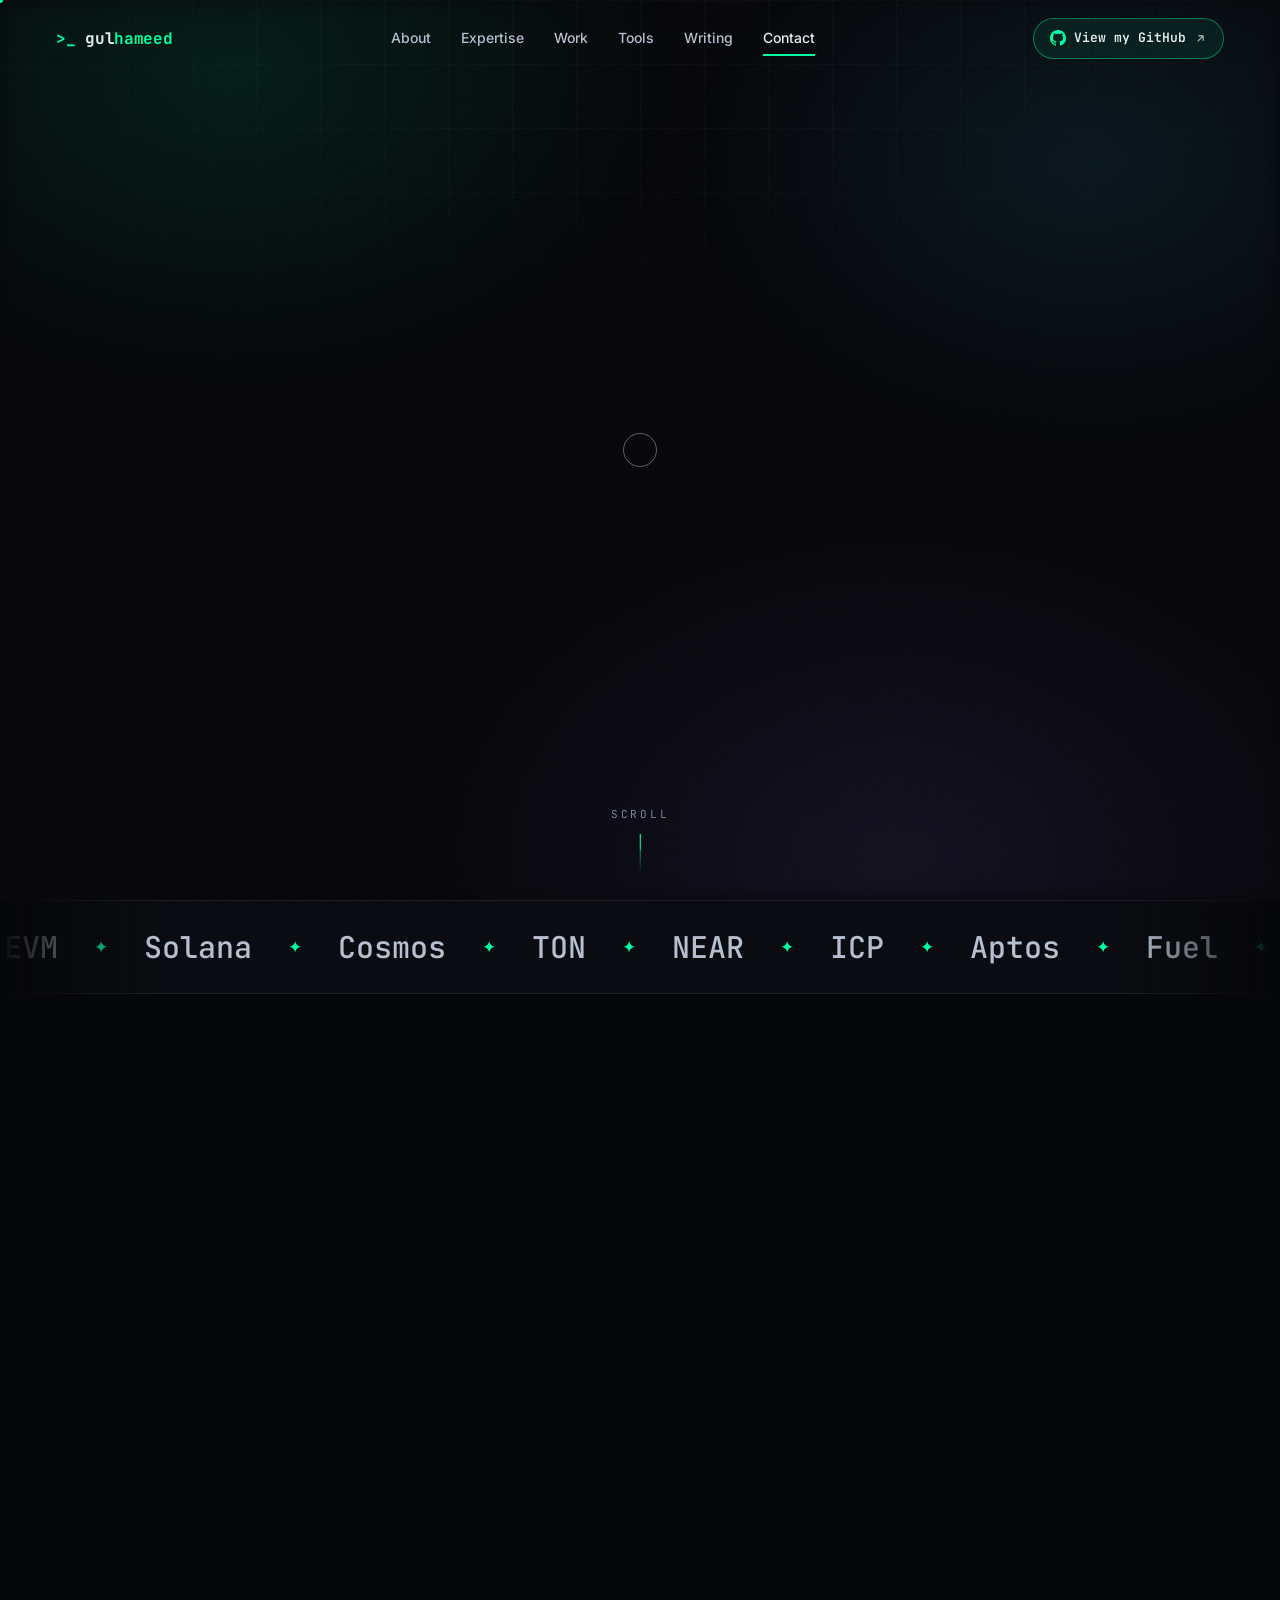
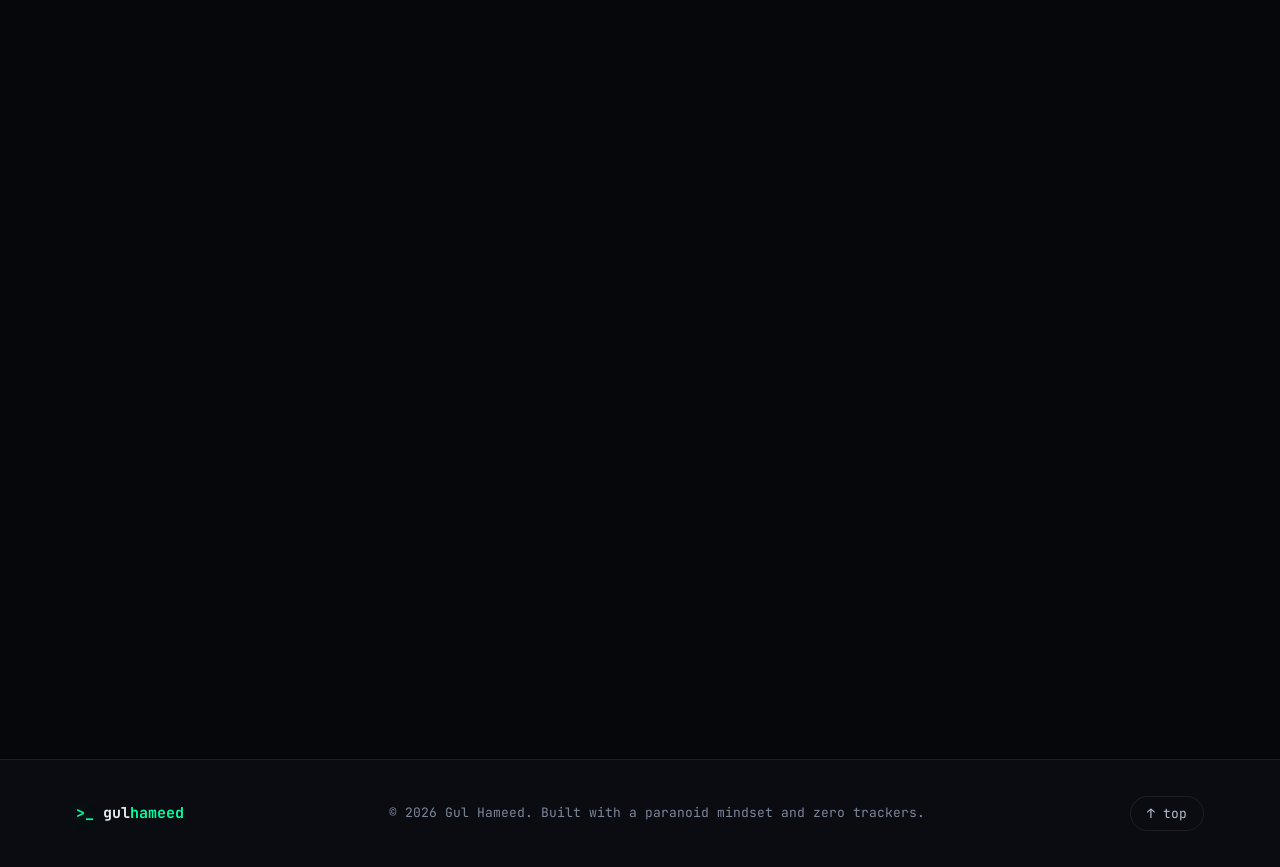
==== commit 7d292baa: "Add blog with first post: Breaking a Payment API - New /blog/ index that lists posts, matching the s" ====
--- a/index.html
+++ b/index.html
@@ -528,28 +528,40 @@
         <p class="section__sub">Methodology, deep dives and post-mortems from the front line.</p>
       </div>
 
-      <ul class="writing">
-        <li class="writing__item reveal">
+      <div class="writing">
+        <a class="writing__item reveal" href="/blog/breaking-a-payment-api/" data-cursor="pointer">
+          <span class="writing__tag">API</span>
+          <span class="writing__title">Breaking a Payment API</span>
+          <span class="writing__arrow">↗</span>
+        </a>
+        <div class="writing__item reveal" style="--d:.05s">
           <span class="writing__tag">Guide</span>
           <span class="writing__title">How to audit a dApp, end to end</span>
-        </li>
-        <li class="writing__item reveal" style="--d:.05s">
+        </div>
+        <div class="writing__item reveal" style="--d:.1s">
           <span class="writing__tag">ICP</span>
           <span class="writing__title">Securing ICP canisters: best practices and pitfalls</span>
-        </li>
-        <li class="writing__item reveal" style="--d:.1s">
+        </div>
+        <div class="writing__item reveal" style="--d:.15s">
           <span class="writing__tag">Deep dive</span>
           <span class="writing__title">Inside the Fuel VM, from a security lens</span>
-        </li>
-        <li class="writing__item reveal" style="--d:.15s">
+        </div>
+        <div class="writing__item reveal" style="--d:.2s">
           <span class="writing__tag">Post-mortem</span>
           <span class="writing__title">14+ DeFi exploit breakdowns, from Euler to SushiSwap</span>
-        </li>
-        <li class="writing__item reveal" style="--d:.2s">
+        </div>
+        <div class="writing__item reveal" style="--d:.25s">
           <span class="writing__tag">Research</span>
           <span class="writing__title">Web2 vulnerabilities in Web3 (hackathon winning)</span>
-        </li>
-      </ul>
+        </div>
+      </div>
+
+      <div class="reveal" style="margin-top:34px">
+        <a href="/blog/" class="btn btn--ghost magnetic" data-cursor="pointer">
+          View all posts on the blog
+          <svg width="15" height="15" viewBox="0 0 24 24" fill="none" stroke="currentColor" stroke-width="2.5"><path d="M7 17L17 7M17 7H8M17 7V16"/></svg>
+        </a>
+      </div>
     </section>
 
     <!-- ============ CONTACT ============ -->
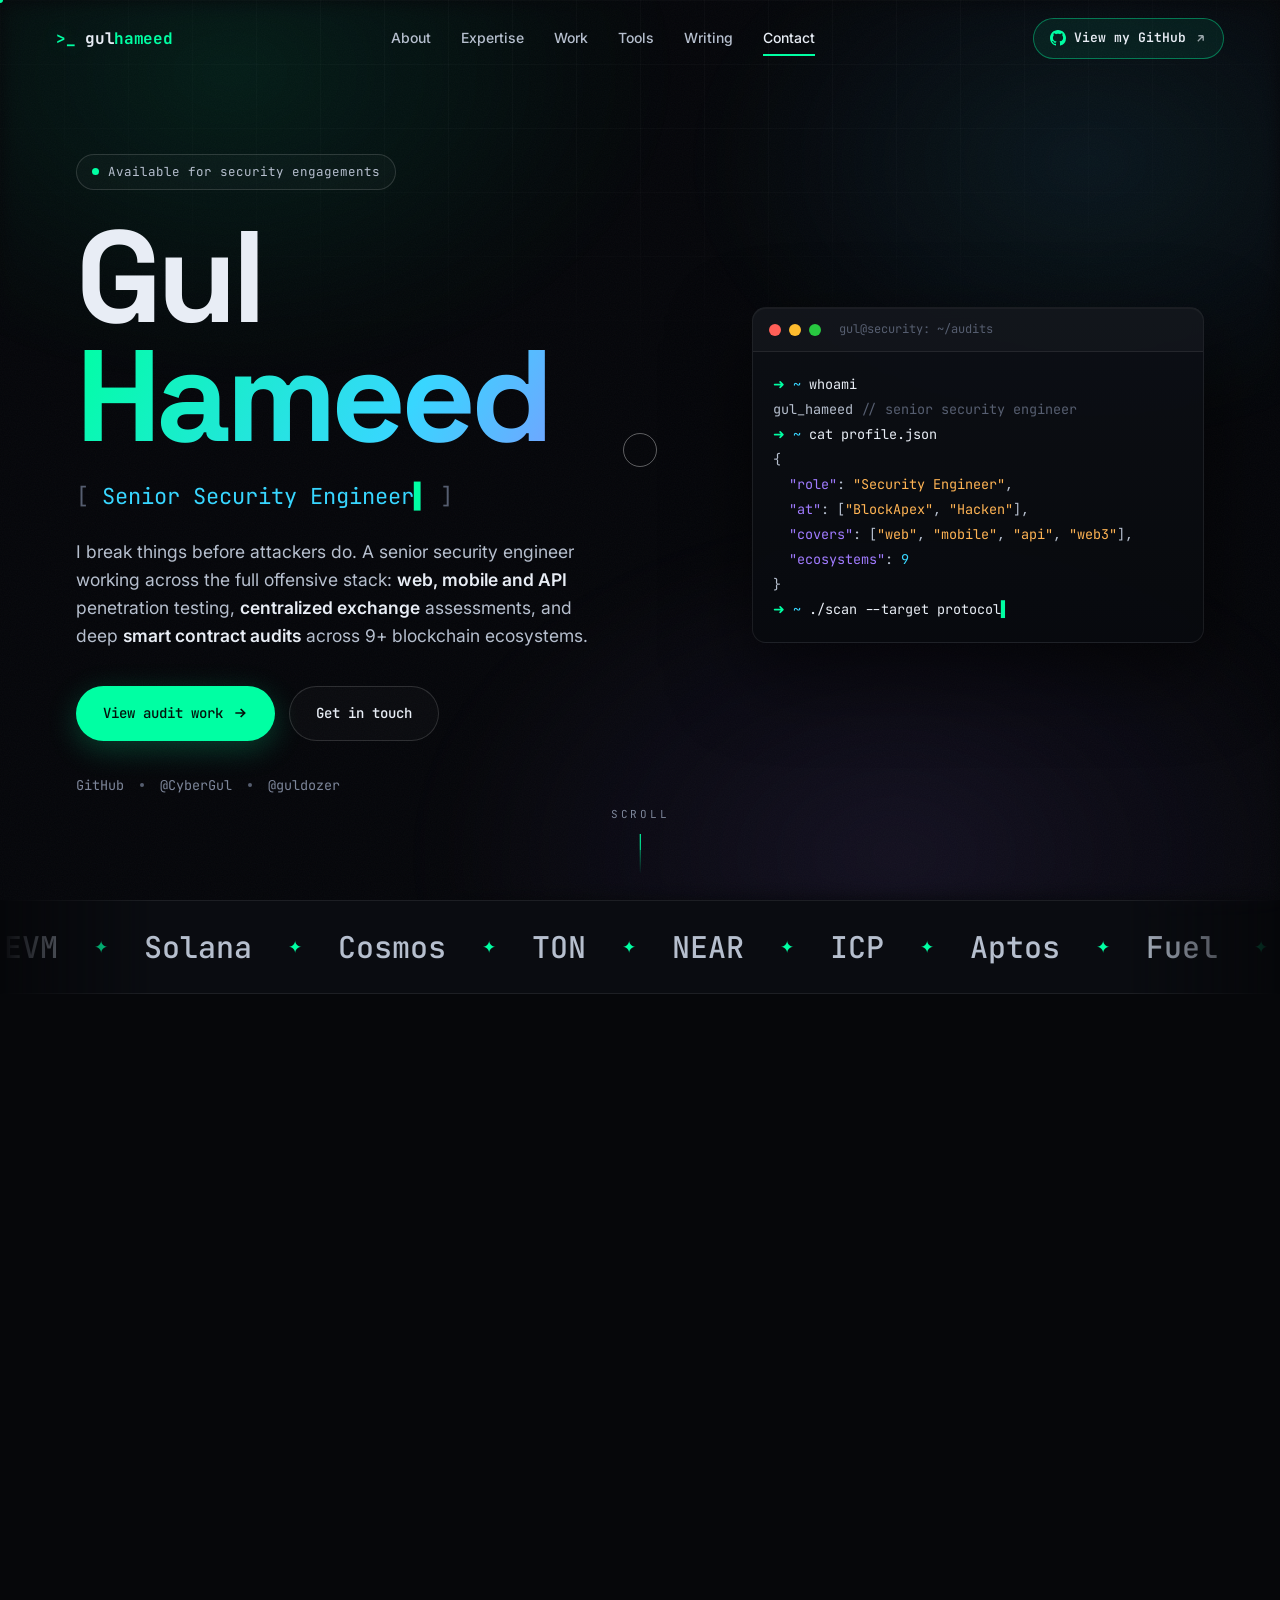
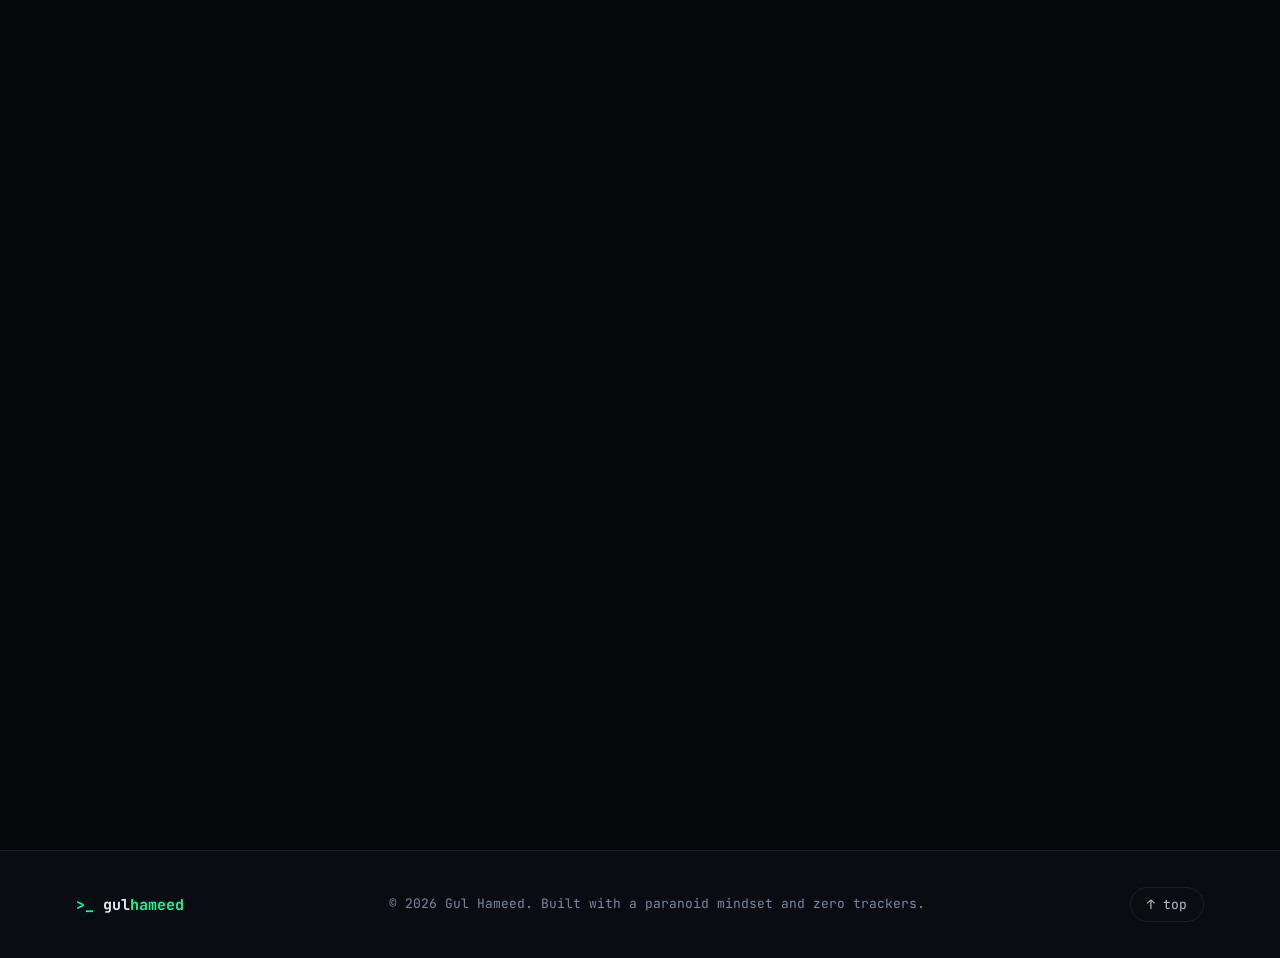
==== commit 83490d8b: "Add blog post: Breaking an AI Platform List it first on the blog index and the homepage writing sect" ====
--- a/index.html
+++ b/index.html
@@ -529,28 +529,33 @@
       </div>
 
       <div class="writing">
-        <a class="writing__item reveal" href="/blog/breaking-a-payment-api/" data-cursor="pointer">
+        <a class="writing__item reveal" href="/blog/breaking-an-ai-platform/" data-cursor="pointer">
+          <span class="writing__tag">AI</span>
+          <span class="writing__title">Breaking an AI Platform</span>
+          <span class="writing__arrow">↗</span>
+        </a>
+        <a class="writing__item reveal" href="/blog/breaking-a-payment-api/" style="--d:.05s" data-cursor="pointer">
           <span class="writing__tag">API</span>
           <span class="writing__title">Breaking a Payment API</span>
           <span class="writing__arrow">↗</span>
         </a>
-        <div class="writing__item reveal" style="--d:.05s">
+        <div class="writing__item reveal" style="--d:.1s">
           <span class="writing__tag">Guide</span>
           <span class="writing__title">How to audit a dApp, end to end</span>
         </div>
-        <div class="writing__item reveal" style="--d:.1s">
+        <div class="writing__item reveal" style="--d:.15s">
           <span class="writing__tag">ICP</span>
           <span class="writing__title">Securing ICP canisters: best practices and pitfalls</span>
         </div>
-        <div class="writing__item reveal" style="--d:.15s">
+        <div class="writing__item reveal" style="--d:.2s">
           <span class="writing__tag">Deep dive</span>
           <span class="writing__title">Inside the Fuel VM, from a security lens</span>
         </div>
-        <div class="writing__item reveal" style="--d:.2s">
+        <div class="writing__item reveal" style="--d:.25s">
           <span class="writing__tag">Post-mortem</span>
           <span class="writing__title">14+ DeFi exploit breakdowns, from Euler to SushiSwap</span>
         </div>
-        <div class="writing__item reveal" style="--d:.25s">
+        <div class="writing__item reveal" style="--d:.3s">
           <span class="writing__tag">Research</span>
           <span class="writing__title">Web2 vulnerabilities in Web3 (hackathon winning)</span>
         </div>
